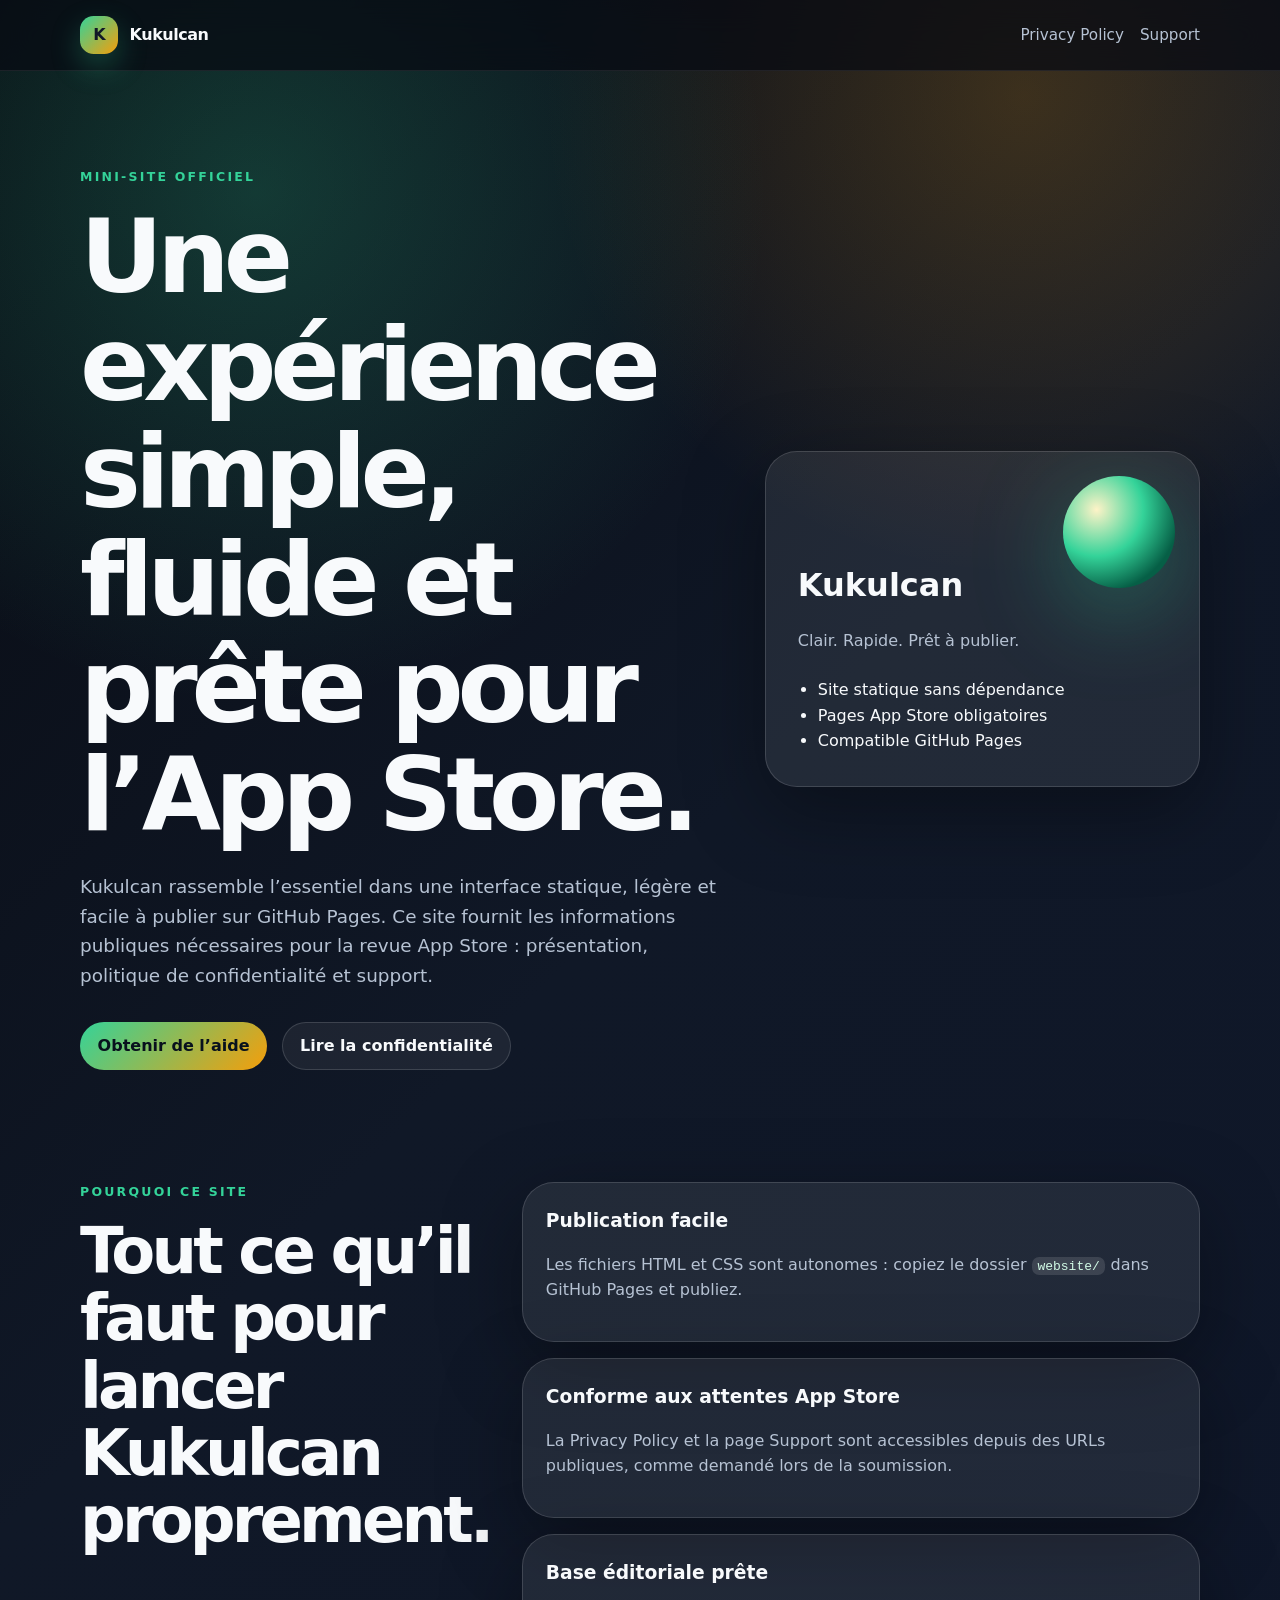
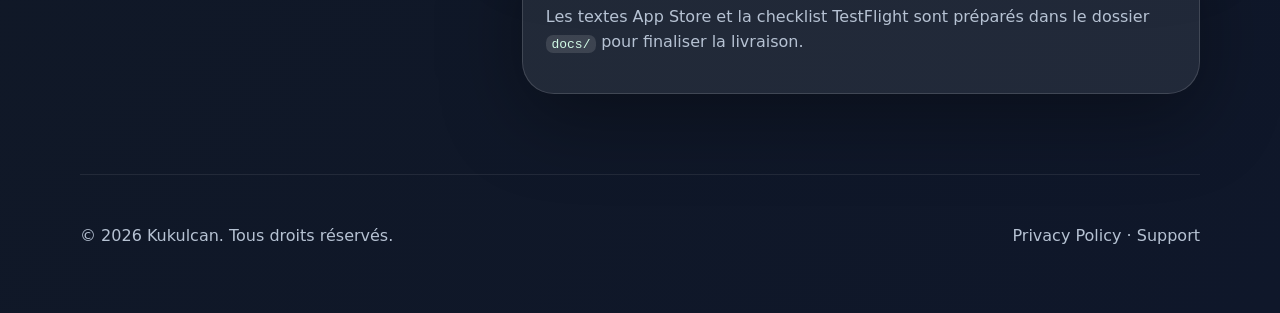
==== website/index.html @ 0649ef3f "Add static Kukulcan website" ====
<!doctype html>
<html lang="fr">
  <head>
    <meta charset="utf-8" />
    <meta name="viewport" content="width=device-width, initial-scale=1" />
    <meta
      name="description"
      content="Kukulcan est une application pensée pour accompagner vos sessions avec une expérience claire, rapide et inspirée."
    />
    <title>Kukulcan — Mini-site officiel</title>
    <link rel="stylesheet" href="styles.css" />
  </head>
  <body>
    <header class="site-header">
      <nav class="nav" aria-label="Navigation principale">
        <a class="brand" href="index.html" aria-label="Accueil Kukulcan">
          <span class="brand-mark" aria-hidden="true">K</span>
          <span>Kukulcan</span>
        </a>
        <div class="nav-links">
          <a href="privacy.html">Privacy Policy</a>
          <a href="support.html">Support</a>
        </div>
      </nav>
    </header>

    <main>
      <section class="hero">
        <div class="hero-content">
          <p class="eyebrow">Mini-site officiel</p>
          <h1>Une expérience simple, fluide et prête pour l’App Store.</h1>
          <p class="hero-copy">
            Kukulcan rassemble l’essentiel dans une interface statique, légère et
            facile à publier sur GitHub Pages. Ce site fournit les informations
            publiques nécessaires pour la revue App Store : présentation,
            politique de confidentialité et support.
          </p>
          <div class="actions">
            <a class="button primary" href="support.html">Obtenir de l’aide</a>
            <a class="button secondary" href="privacy.html">Lire la confidentialité</a>
          </div>
        </div>
        <div class="hero-card" aria-label="Aperçu des points forts de Kukulcan">
          <div class="orb" aria-hidden="true"></div>
          <h2>Kukulcan</h2>
          <p>Clair. Rapide. Prêt à publier.</p>
          <ul>
            <li>Site statique sans dépendance</li>
            <li>Pages App Store obligatoires</li>
            <li>Compatible GitHub Pages</li>
          </ul>
        </div>
      </section>

      <section class="section grid-section" aria-labelledby="features-title">
        <div>
          <p class="eyebrow">Pourquoi ce site</p>
          <h2 id="features-title">Tout ce qu’il faut pour lancer Kukulcan proprement.</h2>
        </div>
        <div class="feature-grid">
          <article class="feature-card">
            <h3>Publication facile</h3>
            <p>
              Les fichiers HTML et CSS sont autonomes : copiez le dossier
              <code>website/</code> dans GitHub Pages et publiez.
            </p>
          </article>
          <article class="feature-card">
            <h3>Conforme aux attentes App Store</h3>
            <p>
              La Privacy Policy et la page Support sont accessibles depuis des
              URLs publiques, comme demandé lors de la soumission.
            </p>
          </article>
          <article class="feature-card">
            <h3>Base éditoriale prête</h3>
            <p>
              Les textes App Store et la checklist TestFlight sont préparés dans
              le dossier <code>docs/</code> pour finaliser la livraison.
            </p>
          </article>
        </div>
      </section>
    </main>

    <footer class="site-footer">
      <p>© 2026 Kukulcan. Tous droits réservés.</p>
      <p><a href="privacy.html">Privacy Policy</a> · <a href="support.html">Support</a></p>
    </footer>
  </body>
</html>
---- website/styles.css ----
:root {
  color-scheme: dark;
  --bg: #080b12;
  --bg-soft: #111827;
  --card: rgba(255, 255, 255, 0.08);
  --card-border: rgba(255, 255, 255, 0.14);
  --text: #f8fafc;
  --muted: #b6c2d3;
  --accent: #34d399;
  --accent-strong: #f59e0b;
  --shadow: 0 24px 80px rgba(0, 0, 0, 0.35);
}

* {
  box-sizing: border-box;
}

body {
  margin: 0;
  min-height: 100vh;
  font-family:
    Inter, ui-sans-serif, system-ui, -apple-system, BlinkMacSystemFont, "Segoe UI",
    sans-serif;
  line-height: 1.6;
  color: var(--text);
  background:
    radial-gradient(circle at 20% 10%, rgba(52, 211, 153, 0.22), transparent 32rem),
    radial-gradient(circle at 80% 5%, rgba(245, 158, 11, 0.2), transparent 30rem),
    linear-gradient(135deg, #080b12 0%, #101827 48%, #0f172a 100%);
}

a {
  color: inherit;
}

code {
  padding: 0.1rem 0.35rem;
  border-radius: 0.45rem;
  background: rgba(255, 255, 255, 0.12);
  color: #d1fae5;
}

.site-header {
  position: sticky;
  top: 0;
  z-index: 10;
  backdrop-filter: blur(16px);
  background: rgba(8, 11, 18, 0.72);
  border-bottom: 1px solid rgba(255, 255, 255, 0.08);
}

.nav,
.hero,
.section,
.page,
.site-footer {
  width: min(1120px, calc(100% - 2rem));
  margin: 0 auto;
}

.nav {
  display: flex;
  align-items: center;
  justify-content: space-between;
  gap: 1.5rem;
  padding: 1rem 0;
}

.brand,
.nav-links {
  display: flex;
  align-items: center;
}

.brand {
  gap: 0.7rem;
  text-decoration: none;
  font-weight: 800;
  letter-spacing: -0.03em;
}

.brand-mark {
  display: inline-grid;
  width: 2.4rem;
  height: 2.4rem;
  place-items: center;
  border-radius: 0.85rem;
  color: #111827;
  background: linear-gradient(135deg, var(--accent), var(--accent-strong));
  box-shadow: 0 12px 30px rgba(52, 211, 153, 0.28);
}

.nav-links {
  gap: 1rem;
  color: var(--muted);
  font-size: 0.95rem;
}

.nav-links a,
.site-footer a {
  text-decoration: none;
}

.nav-links a:hover,
.nav-links a[aria-current="page"],
.site-footer a:hover {
  color: var(--text);
}

.hero {
  display: grid;
  grid-template-columns: minmax(0, 1.2fr) minmax(280px, 0.8fr);
  gap: 2rem;
  align-items: center;
  padding: 6rem 0 4rem;
}

.hero h1,
.section h2,
.page h1 {
  margin: 0;
  line-height: 1.05;
  letter-spacing: -0.06em;
}

.hero h1 {
  max-width: 760px;
  font-size: clamp(3rem, 8vw, 6.8rem);
}

.hero-copy {
  max-width: 650px;
  margin: 1.5rem 0 0;
  color: var(--muted);
  font-size: 1.15rem;
}

.eyebrow {
  margin: 0 0 1rem;
  color: var(--accent);
  font-weight: 800;
  letter-spacing: 0.18em;
  text-transform: uppercase;
  font-size: 0.78rem;
}

.actions {
  display: flex;
  flex-wrap: wrap;
  gap: 0.9rem;
  margin-top: 2rem;
}

.button {
  display: inline-flex;
  align-items: center;
  justify-content: center;
  min-height: 3rem;
  padding: 0 1.1rem;
  border-radius: 999px;
  font-weight: 800;
  text-decoration: none;
}

.button.primary {
  color: #08111d;
  background: linear-gradient(135deg, var(--accent), var(--accent-strong));
}

.button.secondary {
  border: 1px solid var(--card-border);
  background: rgba(255, 255, 255, 0.06);
}

.hero-card,
.feature-card,
.content-card {
  border: 1px solid var(--card-border);
  border-radius: 2rem;
  background: var(--card);
  box-shadow: var(--shadow);
}

.hero-card {
  position: relative;
  overflow: hidden;
  padding: 2rem;
}

.hero-card h2 {
  margin: 4.8rem 0 0.35rem;
  font-size: 2rem;
}

.hero-card p,
.feature-card p,
.content-card p,
.content-card li {
  color: var(--muted);
}

.hero-card ul {
  padding-left: 1.25rem;
  margin: 1.5rem 0 0;
}

.orb {
  position: absolute;
  top: 1.5rem;
  right: 1.5rem;
  width: 7rem;
  height: 7rem;
  border-radius: 50%;
  background: radial-gradient(circle at 30% 30%, #fef3c7, #34d399 42%, #065f46 75%);
  filter: drop-shadow(0 22px 45px rgba(52, 211, 153, 0.35));
}

.section {
  padding: 3rem 0 5rem;
}

.grid-section {
  display: grid;
  grid-template-columns: 0.75fr 1.25fr;
  gap: 2rem;
}

.section h2,
.page h1 {
  font-size: clamp(2rem, 5vw, 4rem);
}

.feature-grid {
  display: grid;
  gap: 1rem;
}

.feature-card {
  padding: 1.4rem;
}

.feature-card h3,
.content-card h2 {
  margin: 0 0 0.5rem;
}

.page {
  padding: 4rem 0;
}

.content-card {
  max-width: 860px;
  padding: clamp(1.4rem, 4vw, 3rem);
}

.content-card h2 {
  margin-top: 2rem;
}

.support-list {
  display: grid;
  gap: 1rem;
  margin-top: 2rem;
}

.support-list article,
.contact-box {
  padding: 1rem;
  border-radius: 1.25rem;
  background: rgba(255, 255, 255, 0.06);
}

.contact-box {
  margin-top: 1.5rem;
  border: 1px solid rgba(52, 211, 153, 0.3);
}

.site-footer {
  display: flex;
  justify-content: space-between;
  gap: 1rem;
  padding: 2rem 0 3rem;
  color: var(--muted);
  border-top: 1px solid rgba(255, 255, 255, 0.08);
}

@media (max-width: 760px) {
  .nav,
  .site-footer {
    align-items: flex-start;
    flex-direction: column;
  }

  .hero,
  .grid-section {
    grid-template-columns: 1fr;
  }

  .hero {
    padding-top: 3.5rem;
  }

  .nav-links {
    flex-wrap: wrap;
  }
}
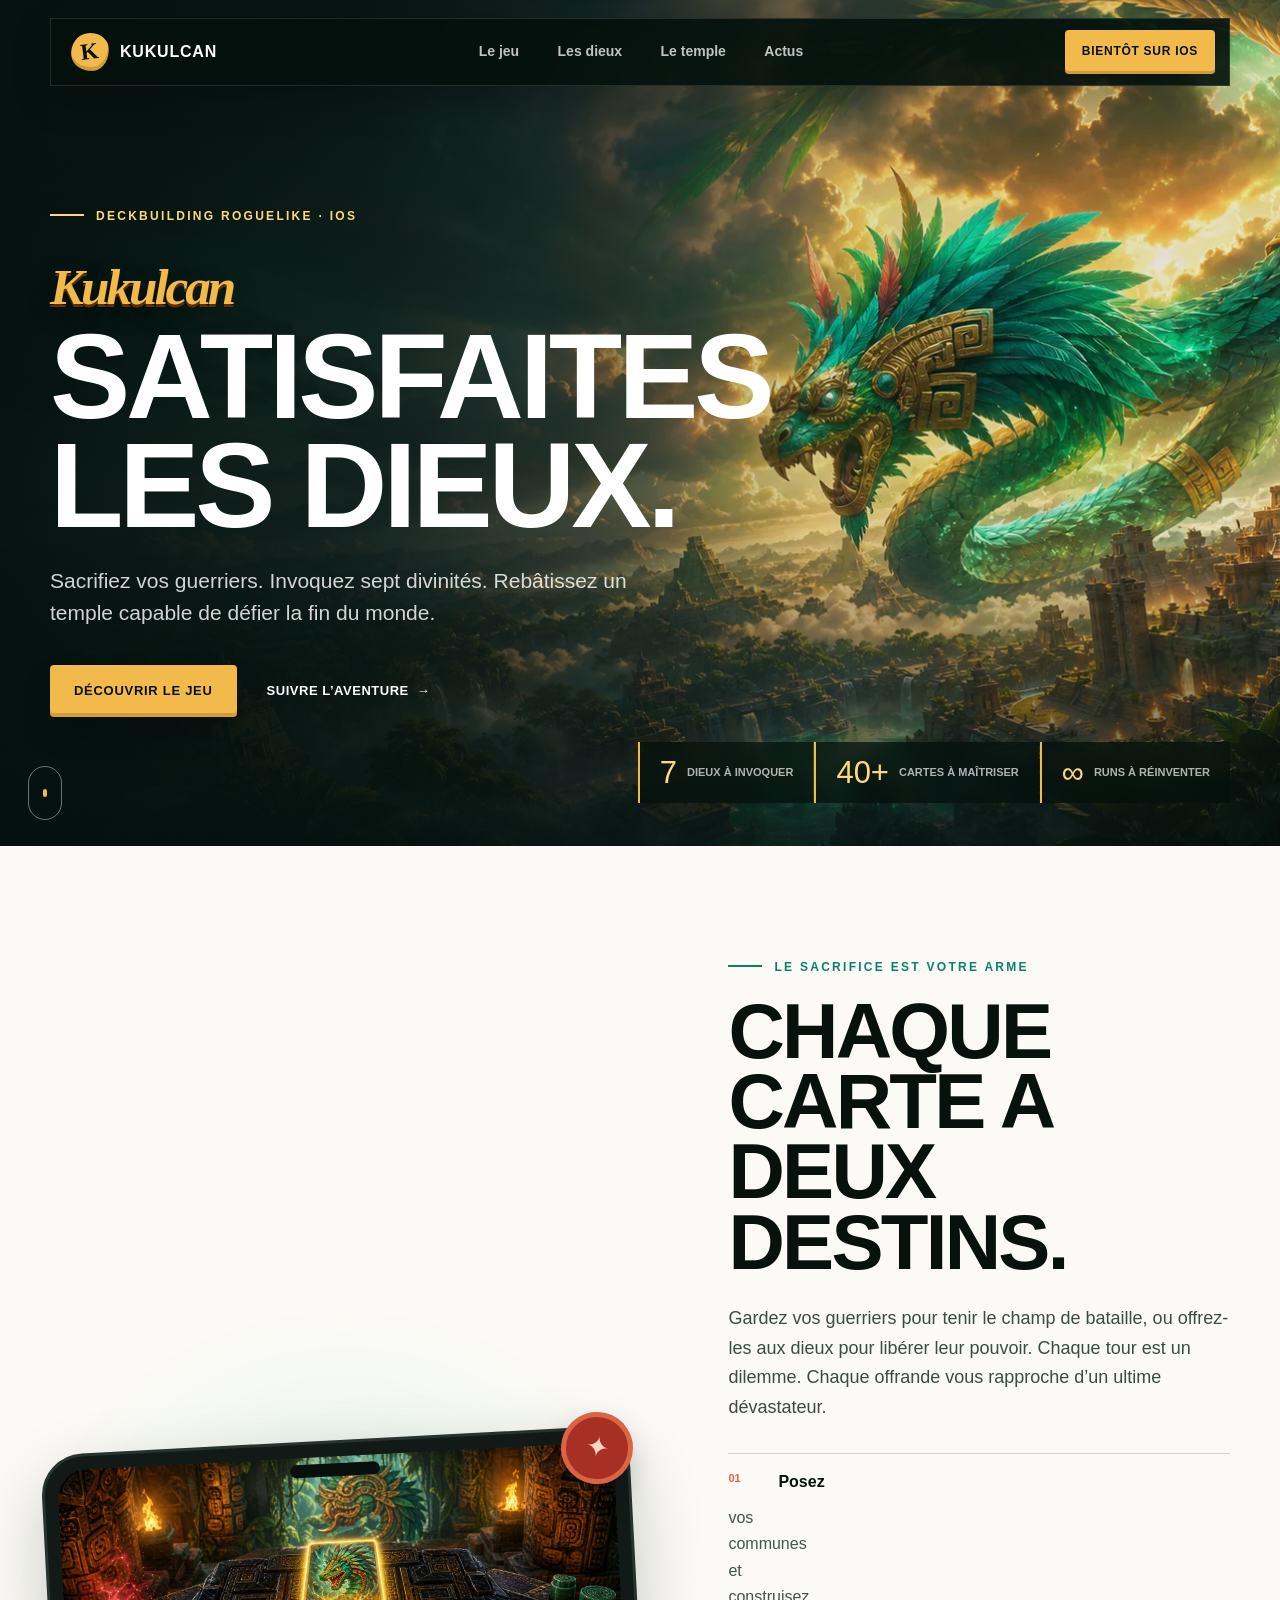
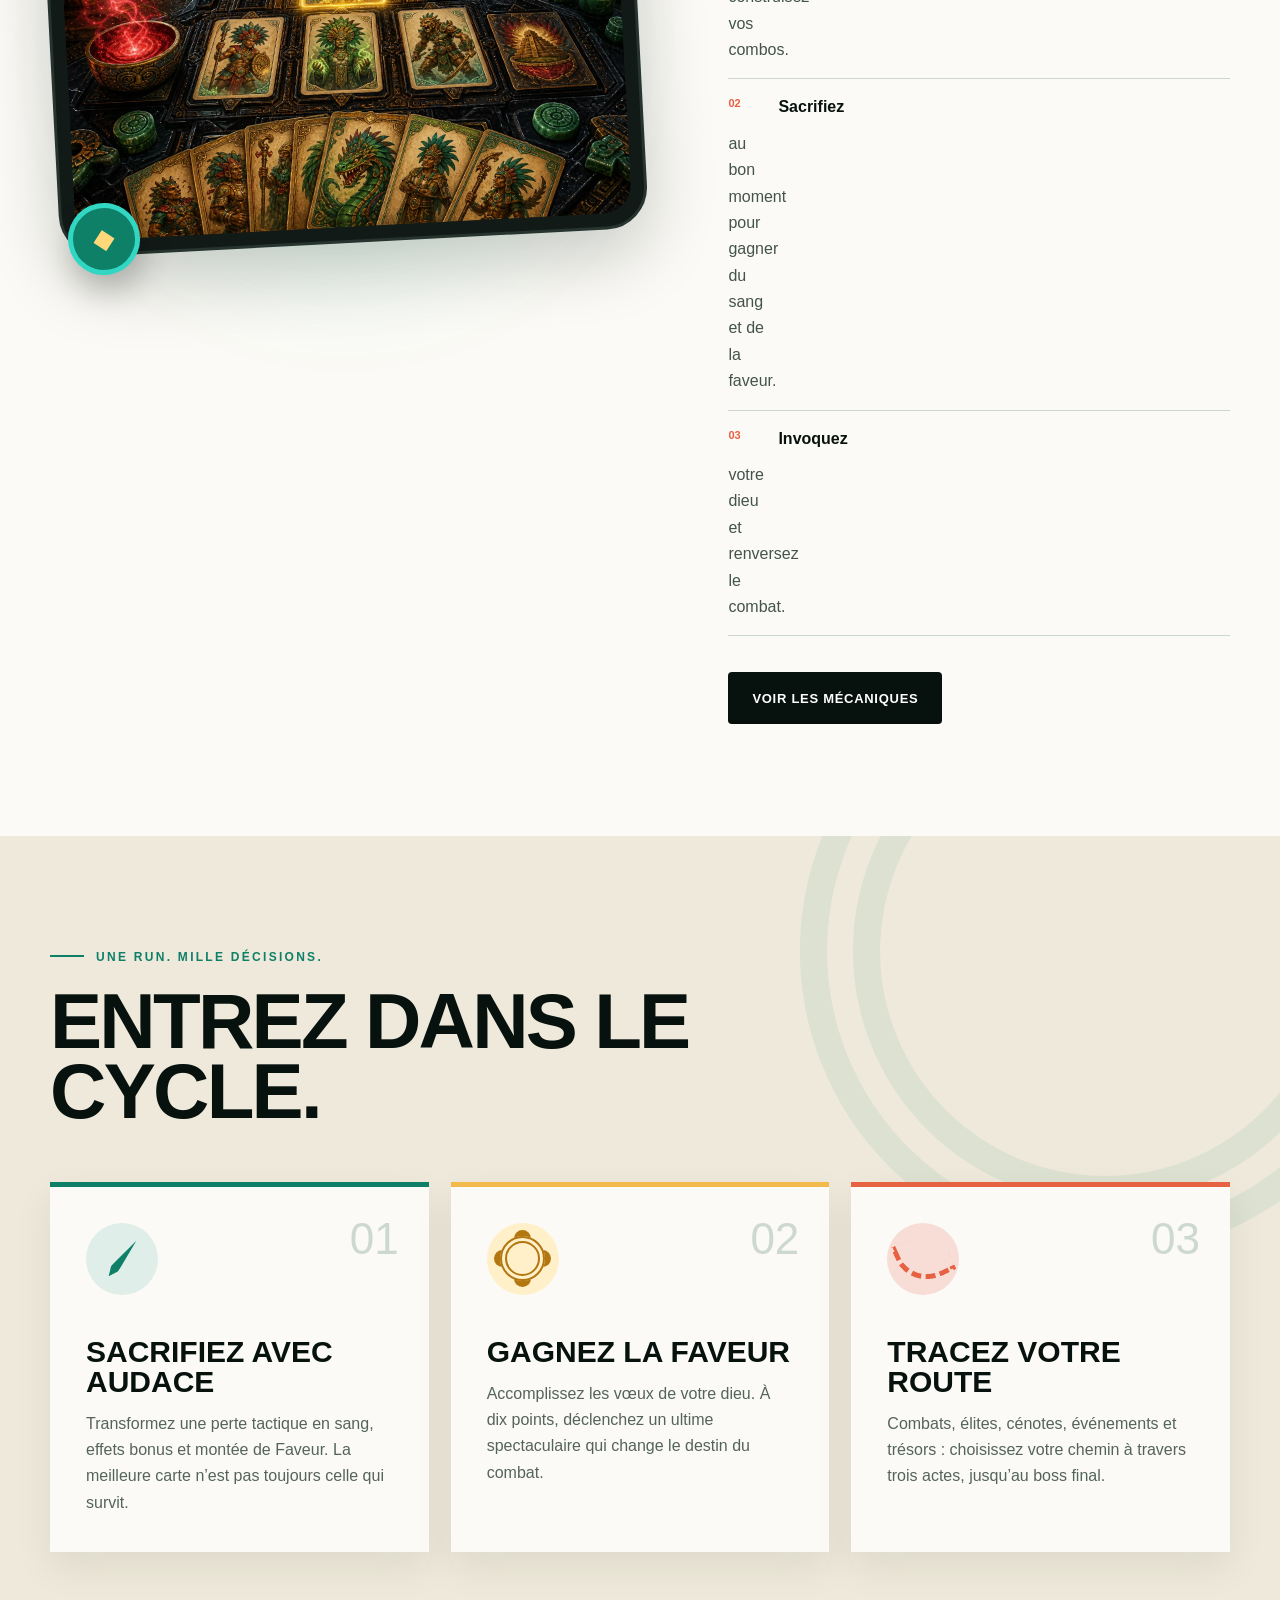
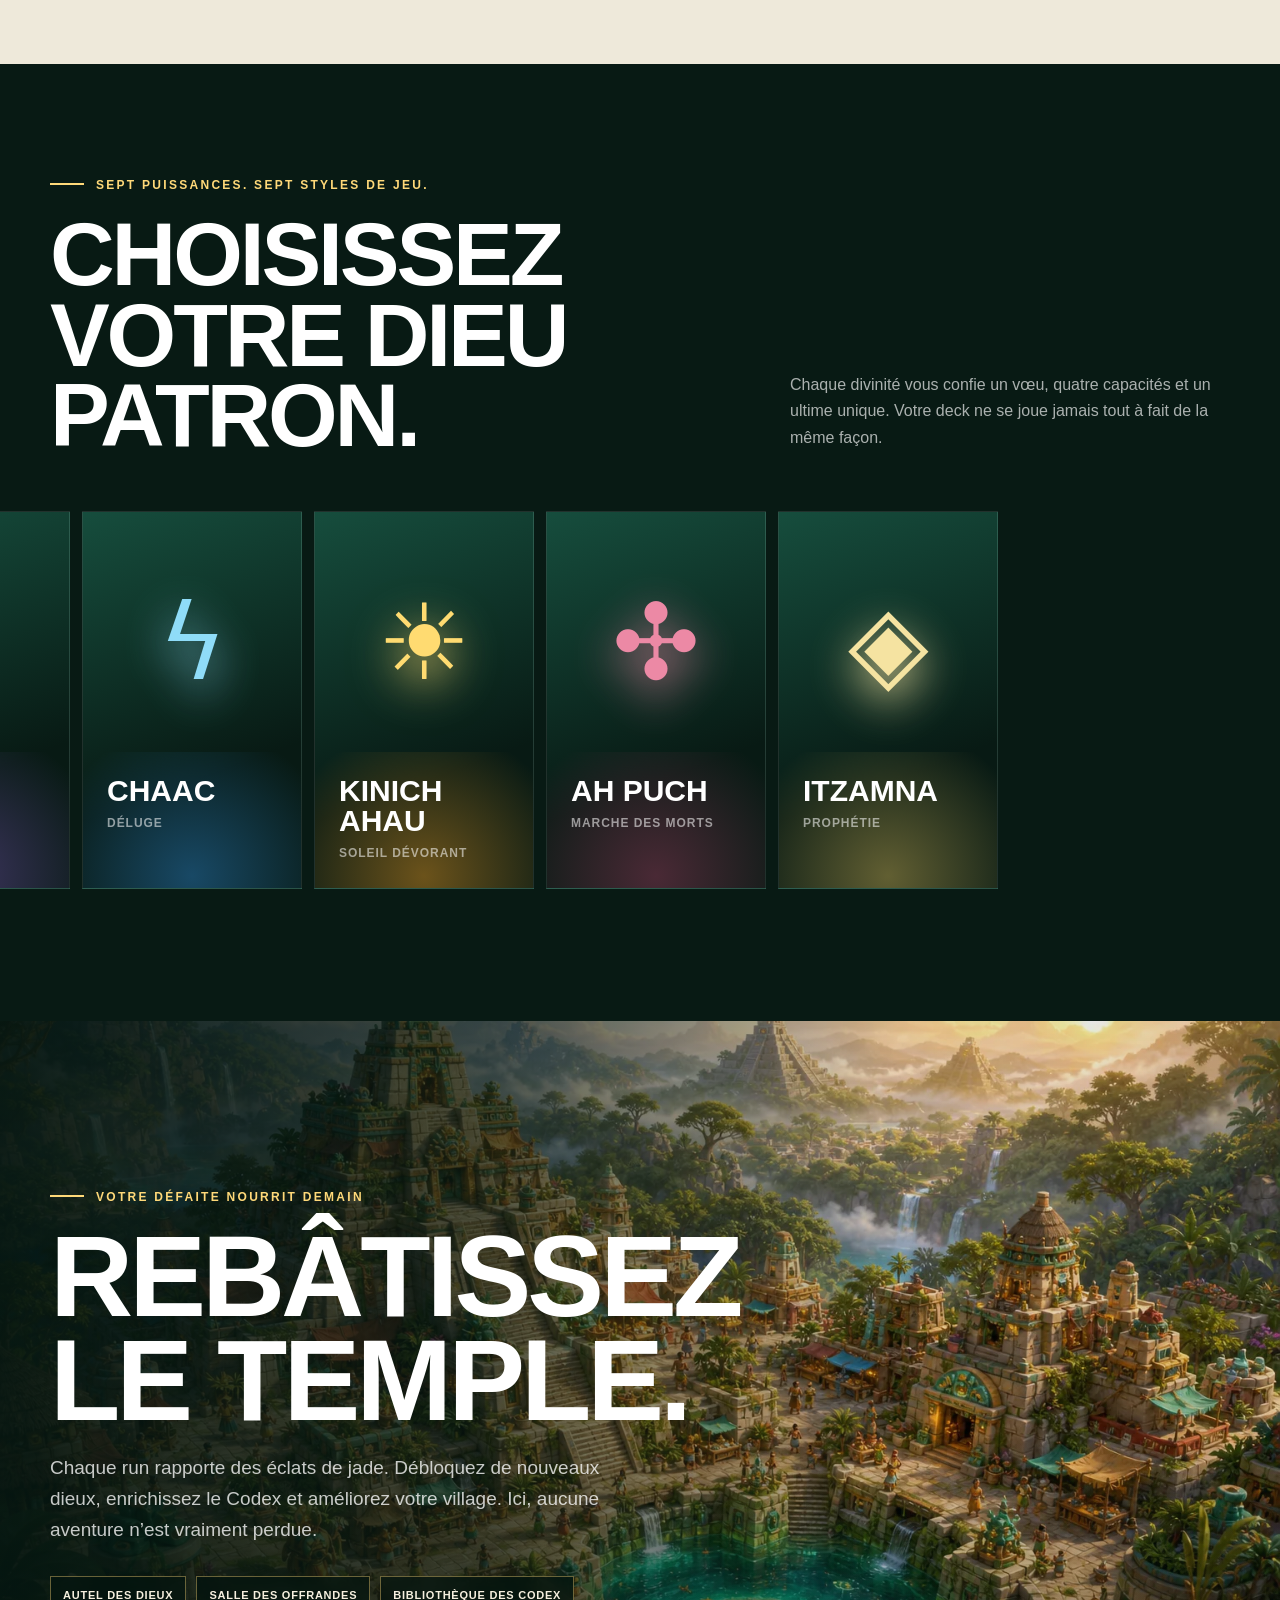
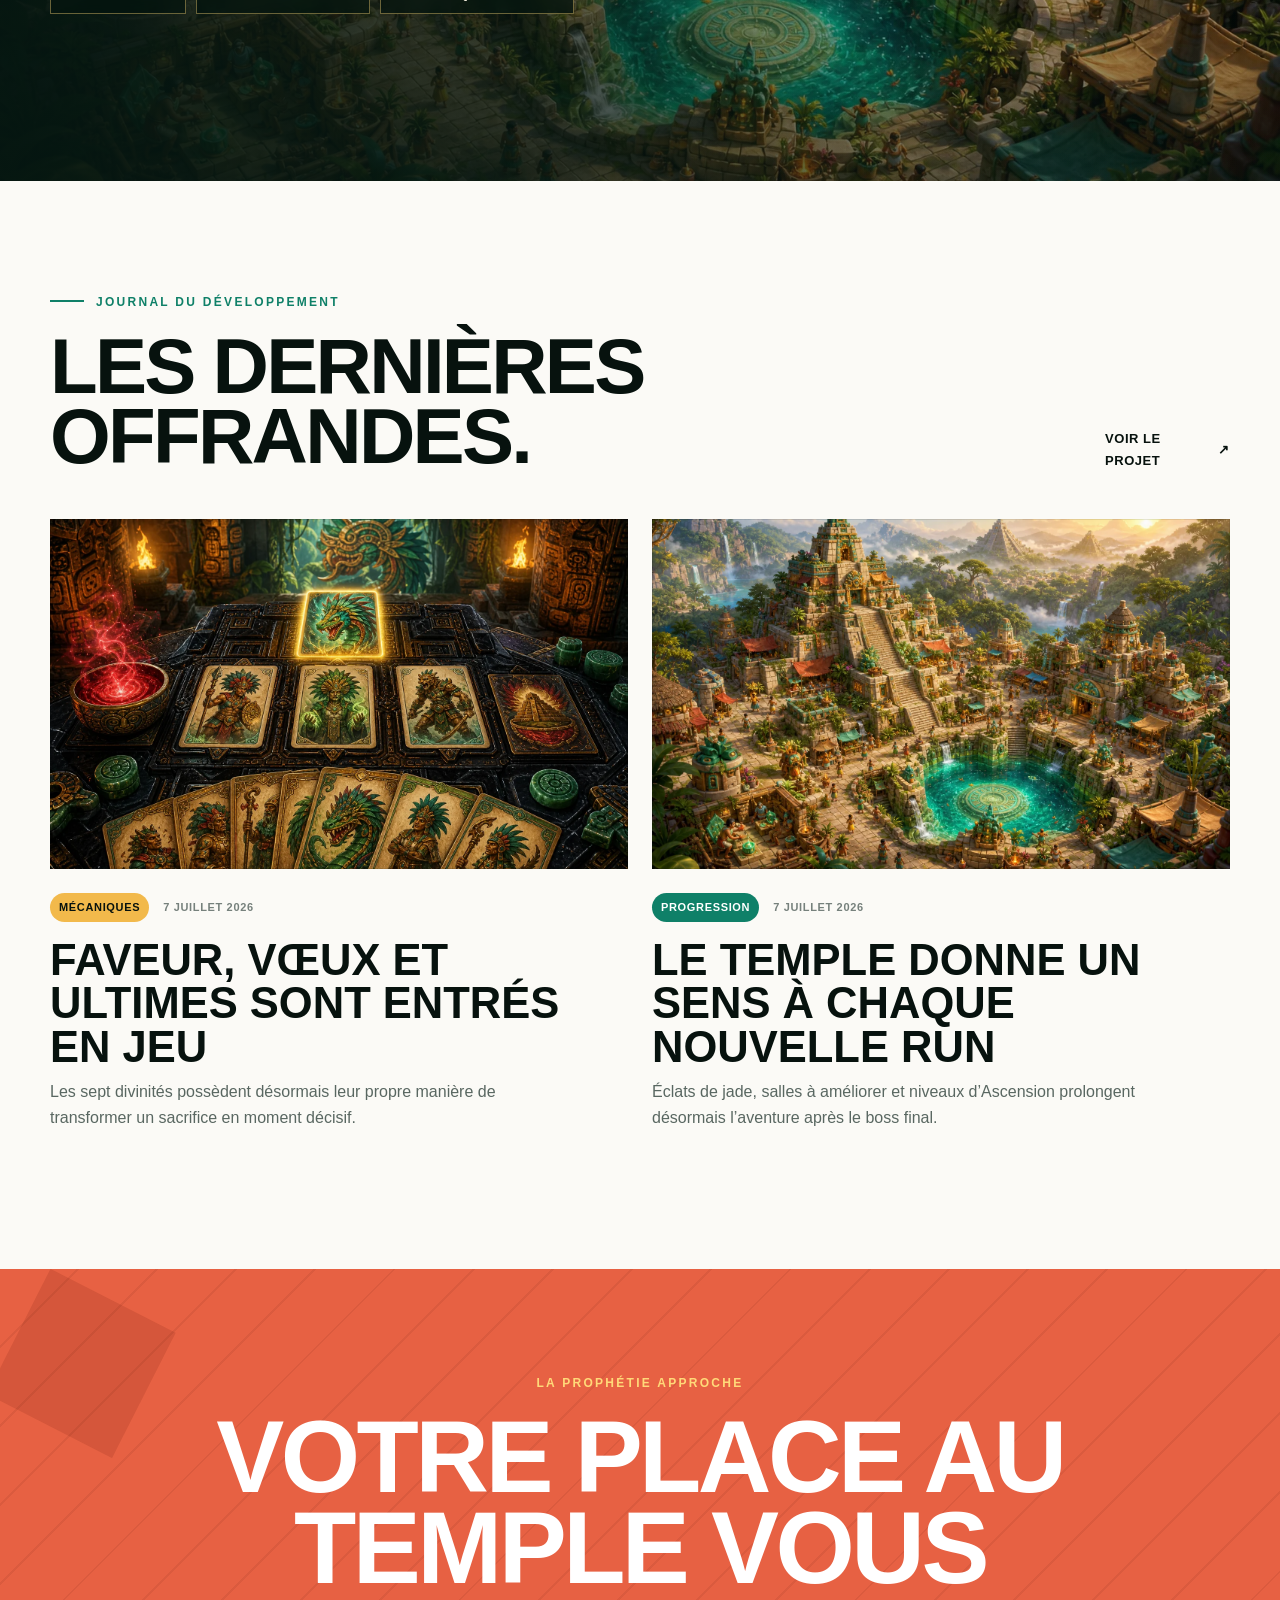
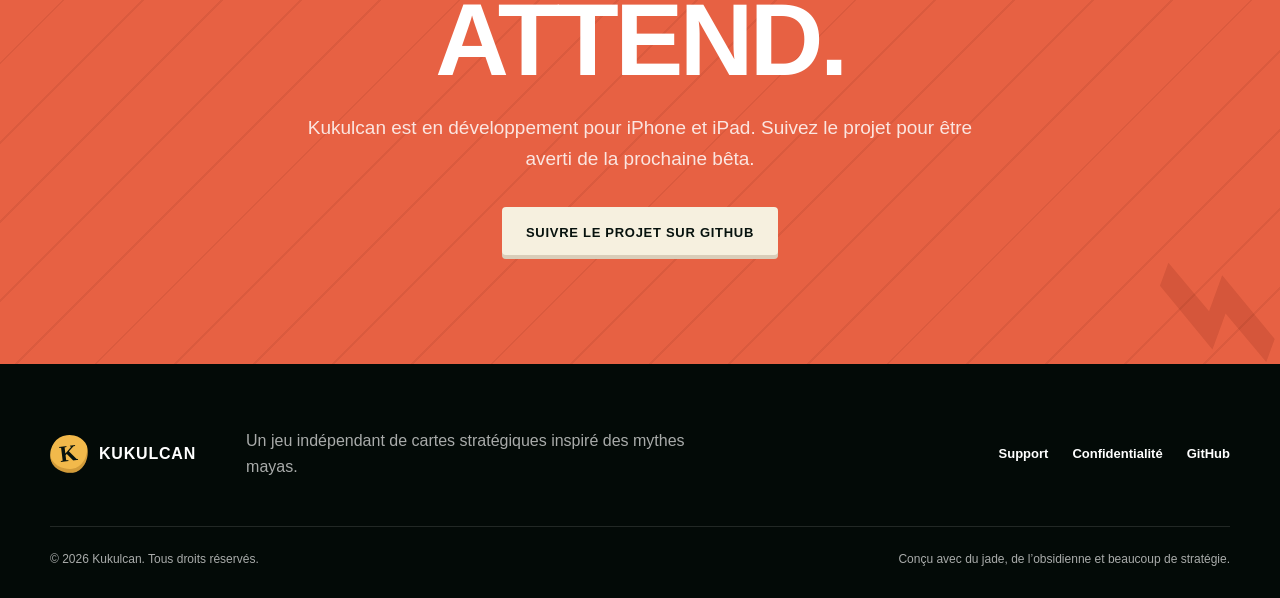
==== commit 300998cb: "Créer le site officiel de Kukulcan" ====
--- a/website/index.html
+++ b/website/index.html
@@ -1,91 +1,211 @@
 <!doctype html>
 <html lang="fr">
-  <head>
-    <meta charset="utf-8" />
-    <meta name="viewport" content="width=device-width, initial-scale=1" />
-    <meta
-      name="description"
-      content="Kukulcan est une application pensée pour accompagner vos sessions avec une expérience claire, rapide et inspirée."
-    />
-    <title>Kukulcan — Mini-site officiel</title>
-    <link rel="stylesheet" href="styles.css" />
-  </head>
-  <body>
-    <header class="site-header">
-      <nav class="nav" aria-label="Navigation principale">
-        <a class="brand" href="index.html" aria-label="Accueil Kukulcan">
-          <span class="brand-mark" aria-hidden="true">K</span>
-          <span>Kukulcan</span>
-        </a>
-        <div class="nav-links">
-          <a href="privacy.html">Privacy Policy</a>
-          <a href="support.html">Support</a>
-        </div>
+<head>
+  <meta charset="utf-8">
+  <meta name="viewport" content="width=device-width, initial-scale=1">
+  <meta name="theme-color" content="#081a14">
+  <meta name="description" content="Kukulcan est un deckbuilding roguelike sur iOS : sacrifiez vos cartes, gagnez la faveur des dieux mayas et rebâtissez votre temple.">
+  <meta property="og:title" content="Kukulcan — Satisfaites les dieux">
+  <meta property="og:description" content="Un jeu de cartes stratégique et roguelike inspiré des mythes mayas, bientôt sur iOS.">
+  <meta property="og:image" content="assets/hero-kukulcan.webp">
+  <meta property="og:type" content="website">
+  <title>Kukulcan — Jeu de cartes roguelike sur iOS</title>
+  <link rel="icon" href="favicon.svg" type="image/svg+xml">
+  <link rel="preload" href="assets/hero-kukulcan.webp" as="image" type="image/webp" fetchpriority="high">
+  <link rel="stylesheet" href="styles.css">
+  <script src="script.js" defer></script>
+</head>
+<body>
+  <a class="skip-link" href="#contenu">Aller au contenu</a>
+
+  <header class="site-header" data-header>
+    <a class="brand" href="#accueil" aria-label="Kukulcan — Accueil">
+      <span class="brand-mark" aria-hidden="true">K</span>
+      <span class="brand-name">Kukulcan</span>
+    </a>
+
+    <button class="menu-toggle" type="button" aria-expanded="false" aria-controls="main-nav" data-menu-toggle>
+      <span class="sr-only">Ouvrir le menu</span>
+      <span></span><span></span><span></span>
+    </button>
+
+    <nav class="main-nav" id="main-nav" aria-label="Navigation principale" data-nav>
+      <a href="#jeu">Le jeu</a>
+      <a href="#dieux">Les dieux</a>
+      <a href="#temple">Le temple</a>
+      <a href="#actus">Actus</a>
+    </nav>
+
+    <a class="nav-cta" href="#beta">Bientôt sur iOS</a>
+  </header>
+
+  <main id="contenu">
+    <section class="hero" id="accueil" aria-labelledby="hero-title">
+      <div class="hero-backdrop" role="img" aria-label="Kukulcan, serpent à plumes, survole une cité maya au coucher du soleil"></div>
+      <div class="hero-shade"></div>
+      <div class="hero-copy wrap">
+        <p class="eyebrow light">Deckbuilding roguelike · iOS</p>
+        <p class="hero-wordmark" aria-hidden="true">Kukulcan</p>
+        <h1 id="hero-title">Satisfaites<br>les dieux.</h1>
+        <p class="hero-lede">Sacrifiez vos guerriers. Invoquez sept divinités. Rebâtissez un temple capable de défier la fin du monde.</p>
+        <div class="hero-actions">
+          <a class="button button-gold" href="#jeu">Découvrir le jeu</a>
+          <a class="text-link light-link" href="#beta">Suivre l’aventure <span aria-hidden="true">→</span></a>
+        </div>
+      </div>
+      <dl class="hero-stats wrap" aria-label="Le jeu en chiffres">
+        <div><dt>7</dt><dd>Dieux à invoquer</dd></div>
+        <div><dt>40+</dt><dd>Cartes à maîtriser</dd></div>
+        <div><dt>∞</dt><dd>Runs à réinventer</dd></div>
+      </dl>
+      <a class="scroll-cue" href="#jeu" aria-label="Faire défiler vers le jeu"><span></span></a>
+    </section>
+
+    <section class="intro section" id="jeu" aria-labelledby="intro-title">
+      <div class="split wrap">
+        <div class="device-stage reveal">
+          <div class="device-glow"></div>
+          <figure class="device-frame">
+            <img src="assets/combat-cartes.webp" alt="Un combat de cartes Kukulcan sur un autel d’obsidienne" width="1536" height="1024" loading="lazy">
+          </figure>
+          <div class="floating-token token-blood" aria-hidden="true">✦</div>
+          <div class="floating-token token-jade" aria-hidden="true">◆</div>
+        </div>
+
+        <div class="section-copy reveal">
+          <p class="eyebrow">Le sacrifice est votre arme</p>
+          <h2 id="intro-title">Chaque carte a deux destins.</h2>
+          <p class="lede">Gardez vos guerriers pour tenir le champ de bataille, ou offrez-les aux dieux pour libérer leur pouvoir. Chaque tour est un dilemme. Chaque offrande vous rapproche d’un ultime dévastateur.</p>
+          <ul class="feature-list">
+            <li><span aria-hidden="true">01</span><strong>Posez</strong> vos communes et construisez vos combos.</li>
+            <li><span aria-hidden="true">02</span><strong>Sacrifiez</strong> au bon moment pour gagner du sang et de la faveur.</li>
+            <li><span aria-hidden="true">03</span><strong>Invoquez</strong> votre dieu et renversez le combat.</li>
+          </ul>
+          <a class="button button-dark" href="#piliers">Voir les mécaniques</a>
+        </div>
+      </div>
+    </section>
+
+    <section class="pillars section" id="piliers" aria-labelledby="pillars-title">
+      <div class="wrap">
+        <div class="section-heading reveal">
+          <p class="eyebrow">Une run. Mille décisions.</p>
+          <h2 id="pillars-title">Entrez dans le cycle.</h2>
+        </div>
+        <div class="pillar-grid">
+          <article class="pillar-card reveal">
+            <span class="pillar-icon icon-blade" aria-hidden="true"></span>
+            <p class="card-number">01</p>
+            <h3>Sacrifiez avec audace</h3>
+            <p>Transformez une perte tactique en sang, effets bonus et montée de Faveur. La meilleure carte n’est pas toujours celle qui survit.</p>
+          </article>
+          <article class="pillar-card reveal">
+            <span class="pillar-icon icon-sun" aria-hidden="true"></span>
+            <p class="card-number">02</p>
+            <h3>Gagnez la Faveur</h3>
+            <p>Accomplissez les vœux de votre dieu. À dix points, déclenchez un ultime spectaculaire qui change le destin du combat.</p>
+          </article>
+          <article class="pillar-card reveal">
+            <span class="pillar-icon icon-path" aria-hidden="true"></span>
+            <p class="card-number">03</p>
+            <h3>Tracez votre route</h3>
+            <p>Combats, élites, cénotes, événements et trésors : choisissez votre chemin à travers trois actes, jusqu’au boss final.</p>
+          </article>
+        </div>
+      </div>
+    </section>
+
+    <section class="gods section" id="dieux" aria-labelledby="gods-title">
+      <div class="wrap gods-heading reveal">
+        <div>
+          <p class="eyebrow light">Sept puissances. Sept styles de jeu.</p>
+          <h2 id="gods-title">Choisissez votre dieu patron.</h2>
+        </div>
+        <p>Chaque divinité vous confie un vœu, quatre capacités et un ultime unique. Votre deck ne se joue jamais tout à fait de la même façon.</p>
+      </div>
+
+      <div class="god-rail" aria-label="Les sept dieux de Kukulcan">
+        <article class="god-card god-kukulcan reveal"><span>⌁</span><h3>Kukulcan</h3><p>Vent divin</p></article>
+        <article class="god-card god-ixchel reveal"><span>☾</span><h3>Ix Chel</h3><p>Éclipse</p></article>
+        <article class="god-card god-chaac reveal"><span>ϟ</span><h3>Chaac</h3><p>Déluge</p></article>
+        <article class="god-card god-kinich reveal"><span>☀</span><h3>Kinich Ahau</h3><p>Soleil dévorant</p></article>
+        <article class="god-card god-ahpuch reveal"><span>✣</span><h3>Ah Puch</h3><p>Marche des morts</p></article>
+        <article class="god-card god-itzamna reveal"><span>◈</span><h3>Itzamna</h3><p>Prophétie</p></article>
+        <article class="god-card god-buluc reveal"><span>⚔</span><h3>Buluc Chabtan</h3><p>Guerre totale</p></article>
+      </div>
+    </section>
+
+    <section class="temple" id="temple" aria-labelledby="temple-title">
+      <img src="assets/village-temple.webp" alt="Un village maya prospère construit autour d’un temple et d’un cénote" width="1536" height="1024" loading="lazy">
+      <div class="temple-shade"></div>
+      <div class="temple-copy wrap reveal">
+        <p class="eyebrow light">Votre défaite nourrit demain</p>
+        <h2 id="temple-title">Rebâtissez<br>le Temple.</h2>
+        <p>Chaque run rapporte des éclats de jade. Débloquez de nouveaux dieux, enrichissez le Codex et améliorez votre village. Ici, aucune aventure n’est vraiment perdue.</p>
+        <div class="temple-badges" aria-label="Progression du temple">
+          <span>Autel des dieux</span>
+          <span>Salle des offrandes</span>
+          <span>Bibliothèque des codex</span>
+        </div>
+      </div>
+    </section>
+
+    <section class="news section" id="actus" aria-labelledby="news-title">
+      <div class="wrap">
+        <div class="news-heading reveal">
+          <div>
+            <p class="eyebrow">Journal du développement</p>
+            <h2 id="news-title">Les dernières offrandes.</h2>
+          </div>
+          <a class="text-link" href="https://github.com/Joreach3023/Kukulcan-site" target="_blank" rel="noreferrer">Voir le projet <span aria-hidden="true">↗</span></a>
+        </div>
+
+        <div class="news-grid">
+          <article class="news-card reveal">
+            <div class="news-image"><img src="assets/combat-cartes.webp" alt="Cartes de combat autour d’un autel rituel" width="1536" height="1024" loading="lazy"></div>
+            <div class="news-meta"><span>Mécaniques</span><time datetime="2026-07-07">7 juillet 2026</time></div>
+            <h3>Faveur, vœux et ultimes sont entrés en jeu</h3>
+            <p>Les sept divinités possèdent désormais leur propre manière de transformer un sacrifice en moment décisif.</p>
+          </article>
+          <article class="news-card reveal">
+            <div class="news-image"><img src="assets/village-temple.webp" alt="Village et temple de Kukulcan à l’aube" width="1536" height="1024" loading="lazy"></div>
+            <div class="news-meta"><span>Progression</span><time datetime="2026-07-07">7 juillet 2026</time></div>
+            <h3>Le Temple donne un sens à chaque nouvelle run</h3>
+            <p>Éclats de jade, salles à améliorer et niveaux d’Ascension prolongent désormais l’aventure après le boss final.</p>
+          </article>
+        </div>
+      </div>
+    </section>
+
+    <section class="beta" id="beta" aria-labelledby="beta-title">
+      <div class="beta-glyph glyph-left" aria-hidden="true">◆</div>
+      <div class="beta-glyph glyph-right" aria-hidden="true">⌁</div>
+      <div class="wrap beta-copy reveal">
+        <p class="eyebrow light">La prophétie approche</p>
+        <h2 id="beta-title">Votre place au Temple vous attend.</h2>
+        <p>Kukulcan est en développement pour iPhone et iPad. Suivez le projet pour être averti de la prochaine bêta.</p>
+        <a class="button button-cream" href="https://github.com/Joreach3023/Kukulcan-site" target="_blank" rel="noreferrer">Suivre le projet sur GitHub</a>
+      </div>
+    </section>
+  </main>
+
+  <footer class="site-footer">
+    <div class="wrap footer-top">
+      <a class="brand footer-brand" href="#accueil" aria-label="Kukulcan — Retour en haut">
+        <span class="brand-mark" aria-hidden="true">K</span>
+        <span class="brand-name">Kukulcan</span>
+      </a>
+      <p>Un jeu indépendant de cartes stratégiques inspiré des mythes mayas.</p>
+      <nav aria-label="Liens secondaires">
+        <a href="support.html">Support</a>
+        <a href="privacy.html">Confidentialité</a>
+        <a href="https://github.com/Joreach3023/Kukulcan-site" target="_blank" rel="noreferrer">GitHub</a>
       </nav>
-    </header>
-
-    <main>
-      <section class="hero">
-        <div class="hero-content">
-          <p class="eyebrow">Mini-site officiel</p>
-          <h1>Une expérience simple, fluide et prête pour l’App Store.</h1>
-          <p class="hero-copy">
-            Kukulcan rassemble l’essentiel dans une interface statique, légère et
-            facile à publier sur GitHub Pages. Ce site fournit les informations
-            publiques nécessaires pour la revue App Store : présentation,
-            politique de confidentialité et support.
-          </p>
-          <div class="actions">
-            <a class="button primary" href="support.html">Obtenir de l’aide</a>
-            <a class="button secondary" href="privacy.html">Lire la confidentialité</a>
-          </div>
-        </div>
-        <div class="hero-card" aria-label="Aperçu des points forts de Kukulcan">
-          <div class="orb" aria-hidden="true"></div>
-          <h2>Kukulcan</h2>
-          <p>Clair. Rapide. Prêt à publier.</p>
-          <ul>
-            <li>Site statique sans dépendance</li>
-            <li>Pages App Store obligatoires</li>
-            <li>Compatible GitHub Pages</li>
-          </ul>
-        </div>
-      </section>
-
-      <section class="section grid-section" aria-labelledby="features-title">
-        <div>
-          <p class="eyebrow">Pourquoi ce site</p>
-          <h2 id="features-title">Tout ce qu’il faut pour lancer Kukulcan proprement.</h2>
-        </div>
-        <div class="feature-grid">
-          <article class="feature-card">
-            <h3>Publication facile</h3>
-            <p>
-              Les fichiers HTML et CSS sont autonomes : copiez le dossier
-              <code>website/</code> dans GitHub Pages et publiez.
-            </p>
-          </article>
-          <article class="feature-card">
-            <h3>Conforme aux attentes App Store</h3>
-            <p>
-              La Privacy Policy et la page Support sont accessibles depuis des
-              URLs publiques, comme demandé lors de la soumission.
-            </p>
-          </article>
-          <article class="feature-card">
-            <h3>Base éditoriale prête</h3>
-            <p>
-              Les textes App Store et la checklist TestFlight sont préparés dans
-              le dossier <code>docs/</code> pour finaliser la livraison.
-            </p>
-          </article>
-        </div>
-      </section>
-    </main>
-
-    <footer class="site-footer">
+    </div>
+    <div class="wrap footer-bottom">
       <p>© 2026 Kukulcan. Tous droits réservés.</p>
-      <p><a href="privacy.html">Privacy Policy</a> · <a href="support.html">Support</a></p>
-    </footer>
-  </body>
+      <p>Conçu avec du jade, de l’obsidienne et beaucoup de stratégie.</p>
+    </div>
+  </footer>
+</body>
 </html>
--- a/website/styles.css
+++ b/website/styles.css
@@ -1,306 +1,327 @@
 :root {
-  color-scheme: dark;
-  --bg: #080b12;
-  --bg-soft: #111827;
-  --card: rgba(255, 255, 255, 0.08);
-  --card-border: rgba(255, 255, 255, 0.14);
-  --text: #f8fafc;
-  --muted: #b6c2d3;
-  --accent: #34d399;
-  --accent-strong: #f59e0b;
-  --shadow: 0 24px 80px rgba(0, 0, 0, 0.35);
-}
-
-* {
-  box-sizing: border-box;
-}
-
+  --ink: #07120e;
+  --deep: #081a14;
+  --forest: #0d3327;
+  --jade: #1abf91;
+  --jade-dark: #0f8068;
+  --turquoise: #32d7c4;
+  --gold: #f2b94b;
+  --gold-light: #ffd979;
+  --coral: #e76143;
+  --cream: #f6f0df;
+  --paper: #fbfaf6;
+  --mist: #dfe9e3;
+  --white: #fff;
+  --shadow: 0 26px 70px rgb(3 18 12 / 20%);
+  --wrap: min(1180px, calc(100% - 48px));
+  --display: Impact, Haettenschweiler, "Arial Narrow Bold", "Franklin Gothic Condensed", sans-serif;
+  --body: Inter, ui-sans-serif, -apple-system, BlinkMacSystemFont, "Segoe UI", sans-serif;
+}
+
+* { box-sizing: border-box; }
+html { scroll-behavior: smooth; overflow-x: hidden; }
 body {
   margin: 0;
-  min-height: 100vh;
-  font-family:
-    Inter, ui-sans-serif, system-ui, -apple-system, BlinkMacSystemFont, "Segoe UI",
-    sans-serif;
-  line-height: 1.6;
-  color: var(--text);
-  background:
-    radial-gradient(circle at 20% 10%, rgba(52, 211, 153, 0.22), transparent 32rem),
-    radial-gradient(circle at 80% 5%, rgba(245, 158, 11, 0.2), transparent 30rem),
-    linear-gradient(135deg, #080b12 0%, #101827 48%, #0f172a 100%);
-}
-
-a {
-  color: inherit;
-}
-
-code {
-  padding: 0.1rem 0.35rem;
-  border-radius: 0.45rem;
-  background: rgba(255, 255, 255, 0.12);
-  color: #d1fae5;
-}
+  background: var(--paper);
+  color: var(--ink);
+  font-family: var(--body);
+  font-size: 16px;
+  line-height: 1.65;
+  overflow-x: hidden;
+}
+body.menu-open { overflow: hidden; }
+img { display: block; max-width: 100%; height: auto; }
+a { color: inherit; text-decoration: none; }
+button, input { font: inherit; }
+
+.wrap { width: var(--wrap); margin-inline: auto; }
+.section { padding: 112px 0; }
+.sr-only {
+  position: absolute; width: 1px; height: 1px; padding: 0; margin: -1px;
+  overflow: hidden; clip: rect(0, 0, 0, 0); white-space: nowrap; border: 0;
+}
+.skip-link {
+  position: fixed; z-index: 1000; top: 8px; left: 8px; padding: 10px 14px;
+  color: var(--white); background: var(--ink); transform: translateY(-150%);
+}
+.skip-link:focus { transform: translateY(0); }
+:focus-visible { outline: 3px solid var(--gold); outline-offset: 4px; }
 
 .site-header {
-  position: sticky;
-  top: 0;
-  z-index: 10;
-  backdrop-filter: blur(16px);
-  background: rgba(8, 11, 18, 0.72);
-  border-bottom: 1px solid rgba(255, 255, 255, 0.08);
-}
-
-.nav,
-.hero,
-.section,
-.page,
-.site-footer {
-  width: min(1120px, calc(100% - 2rem));
-  margin: 0 auto;
-}
-
-.nav {
-  display: flex;
-  align-items: center;
-  justify-content: space-between;
-  gap: 1.5rem;
-  padding: 1rem 0;
-}
-
-.brand,
-.nav-links {
-  display: flex;
-  align-items: center;
-}
-
-.brand {
-  gap: 0.7rem;
-  text-decoration: none;
-  font-weight: 800;
-  letter-spacing: -0.03em;
-}
-
+  position: fixed; z-index: 100; top: 18px; left: 50%; display: grid;
+  grid-template-columns: auto 1fr auto; align-items: center; width: min(1180px, calc(100% - 40px));
+  min-height: 68px; padding: 0 14px 0 20px; color: var(--white);
+  background: rgb(4 17 13 / 91%); border: 1px solid rgb(255 255 255 / 12%);
+  box-shadow: 0 12px 38px rgb(0 0 0 / 22%); transform: translateX(-50%);
+  transition: top .25s ease, background .25s ease, min-height .25s ease;
+}
+.site-header.is-scrolled { top: 8px; min-height: 60px; background: rgb(4 17 13 / 97%); backdrop-filter: blur(14px); }
+.brand { display: inline-flex; align-items: center; gap: 11px; font-weight: 900; letter-spacing: .05em; text-transform: uppercase; }
 .brand-mark {
-  display: inline-grid;
-  width: 2.4rem;
-  height: 2.4rem;
-  place-items: center;
-  border-radius: 0.85rem;
-  color: #111827;
-  background: linear-gradient(135deg, var(--accent), var(--accent-strong));
-  box-shadow: 0 12px 30px rgba(52, 211, 153, 0.28);
-}
-
-.nav-links {
-  gap: 1rem;
-  color: var(--muted);
-  font-size: 0.95rem;
-}
-
-.nav-links a,
-.site-footer a {
-  text-decoration: none;
-}
-
-.nav-links a:hover,
-.nav-links a[aria-current="page"],
-.site-footer a:hover {
-  color: var(--text);
-}
-
-.hero {
-  display: grid;
-  grid-template-columns: minmax(0, 1.2fr) minmax(280px, 0.8fr);
-  gap: 2rem;
-  align-items: center;
-  padding: 6rem 0 4rem;
-}
-
-.hero h1,
-.section h2,
-.page h1 {
-  margin: 0;
-  line-height: 1.05;
-  letter-spacing: -0.06em;
-}
-
-.hero h1 {
-  max-width: 760px;
-  font-size: clamp(3rem, 8vw, 6.8rem);
-}
-
-.hero-copy {
-  max-width: 650px;
-  margin: 1.5rem 0 0;
-  color: var(--muted);
-  font-size: 1.15rem;
-}
-
+  display: grid; place-items: center; width: 38px; aspect-ratio: 1; color: var(--ink);
+  background: var(--gold); border-radius: 50% 50% 46% 54% / 54% 42% 58% 46%;
+  box-shadow: inset 0 -4px 0 rgb(112 64 7 / 25%); font-family: Georgia, serif; font-size: 23px;
+  transform: rotate(-7deg);
+}
+.brand-mark::first-letter { transform: rotate(7deg); }
+.brand-name { font-size: 16px; }
+.main-nav { display: flex; align-items: center; justify-content: center; gap: clamp(22px, 3vw, 44px); }
+.main-nav a { position: relative; color: rgb(255 255 255 / 75%); font-size: 14px; font-weight: 800; }
+.main-nav a::after {
+  content: ""; position: absolute; right: 0; bottom: -9px; left: 0; height: 2px;
+  background: var(--gold); transform: scaleX(0); transform-origin: left; transition: transform .2s ease;
+}
+.main-nav a:hover, .main-nav a:focus-visible { color: var(--white); }
+.main-nav a:hover::after { transform: scaleX(1); }
+.nav-cta {
+  padding: 12px 17px; color: var(--ink); background: var(--gold); border-radius: 4px;
+  font-size: 12px; font-weight: 900; letter-spacing: .06em; text-transform: uppercase;
+  box-shadow: inset 0 -3px 0 rgb(112 64 7 / 24%); transition: transform .2s ease, background .2s ease;
+}
+.nav-cta:hover { background: var(--gold-light); transform: translateY(-2px); }
+.menu-toggle { display: none; width: 42px; height: 42px; padding: 9px; background: transparent; border: 0; }
+.menu-toggle span:not(.sr-only) { display: block; width: 100%; height: 2px; margin: 5px 0; background: var(--white); transition: .2s ease; }
+
+.hero { position: relative; min-height: 780px; height: 94svh; max-height: 980px; color: var(--white); background: var(--deep); overflow: hidden; }
+.hero-backdrop, .hero-shade { position: absolute; inset: 0; }
+.hero-backdrop { background: url("assets/hero-kukulcan.webp") 58% center / cover no-repeat; transform: scale(1.015); }
+.hero-shade {
+  background: linear-gradient(90deg, rgb(4 17 14 / 94%) 0%, rgb(4 17 14 / 73%) 29%, rgb(4 17 14 / 13%) 63%, rgb(4 17 14 / 8%) 100%),
+              linear-gradient(0deg, rgb(4 17 14 / 75%) 0%, transparent 36%);
+}
+.hero-copy { position: relative; z-index: 2; padding-top: clamp(180px, 23vh, 245px); }
 .eyebrow {
-  margin: 0 0 1rem;
-  color: var(--accent);
-  font-weight: 800;
-  letter-spacing: 0.18em;
-  text-transform: uppercase;
-  font-size: 0.78rem;
-}
-
-.actions {
-  display: flex;
-  flex-wrap: wrap;
-  gap: 0.9rem;
-  margin-top: 2rem;
-}
-
+  margin: 0 0 18px; color: var(--jade-dark); font-size: 12px; font-weight: 900;
+  letter-spacing: .19em; text-transform: uppercase;
+}
+.eyebrow::before { content: ""; display: inline-block; width: 34px; height: 2px; margin: 0 12px 4px 0; background: currentColor; }
+.eyebrow.light { color: var(--gold-light); }
+.hero-wordmark {
+  margin: 0 0 -7px; color: var(--gold); font-family: Georgia, "Times New Roman", serif;
+  font-size: clamp(28px, 4vw, 54px); font-style: italic; font-weight: 700; letter-spacing: -.06em;
+  text-shadow: 0 3px 0 #5c2e0b, 0 8px 24px rgb(0 0 0 / 35%);
+}
+.hero h1, .section h2, .temple h2, .beta h2, .page-hero h1 {
+  margin: 0; font-family: var(--display); font-weight: 900; letter-spacing: -.035em;
+  line-height: .9; text-transform: uppercase;
+}
+.hero h1 { max-width: 700px; font-size: clamp(67px, 9.4vw, 126px); text-wrap: balance; }
+.hero-lede { max-width: 580px; margin: 26px 0 0; color: rgb(255 255 255 / 82%); font-size: clamp(17px, 2vw, 21px); line-height: 1.55; }
+.hero-actions { display: flex; align-items: center; gap: 30px; margin-top: 35px; }
 .button {
-  display: inline-flex;
-  align-items: center;
-  justify-content: center;
-  min-height: 3rem;
-  padding: 0 1.1rem;
-  border-radius: 999px;
-  font-weight: 800;
-  text-decoration: none;
-}
-
-.button.primary {
-  color: #08111d;
-  background: linear-gradient(135deg, var(--accent), var(--accent-strong));
-}
-
-.button.secondary {
-  border: 1px solid var(--card-border);
-  background: rgba(255, 255, 255, 0.06);
-}
-
-.hero-card,
-.feature-card,
-.content-card {
-  border: 1px solid var(--card-border);
-  border-radius: 2rem;
-  background: var(--card);
-  box-shadow: var(--shadow);
-}
-
-.hero-card {
-  position: relative;
-  overflow: hidden;
-  padding: 2rem;
-}
-
-.hero-card h2 {
-  margin: 4.8rem 0 0.35rem;
-  font-size: 2rem;
-}
-
-.hero-card p,
-.feature-card p,
-.content-card p,
-.content-card li {
-  color: var(--muted);
-}
-
-.hero-card ul {
-  padding-left: 1.25rem;
-  margin: 1.5rem 0 0;
-}
-
-.orb {
-  position: absolute;
-  top: 1.5rem;
-  right: 1.5rem;
-  width: 7rem;
-  height: 7rem;
-  border-radius: 50%;
-  background: radial-gradient(circle at 30% 30%, #fef3c7, #34d399 42%, #065f46 75%);
-  filter: drop-shadow(0 22px 45px rgba(52, 211, 153, 0.35));
-}
-
-.section {
-  padding: 3rem 0 5rem;
-}
-
-.grid-section {
-  display: grid;
-  grid-template-columns: 0.75fr 1.25fr;
-  gap: 2rem;
-}
-
-.section h2,
-.page h1 {
-  font-size: clamp(2rem, 5vw, 4rem);
-}
-
-.feature-grid {
-  display: grid;
-  gap: 1rem;
-}
-
-.feature-card {
-  padding: 1.4rem;
-}
-
-.feature-card h3,
-.content-card h2 {
-  margin: 0 0 0.5rem;
-}
-
-.page {
-  padding: 4rem 0;
-}
-
-.content-card {
-  max-width: 860px;
-  padding: clamp(1.4rem, 4vw, 3rem);
-}
-
-.content-card h2 {
-  margin-top: 2rem;
-}
-
-.support-list {
-  display: grid;
-  gap: 1rem;
-  margin-top: 2rem;
-}
-
-.support-list article,
-.contact-box {
-  padding: 1rem;
-  border-radius: 1.25rem;
-  background: rgba(255, 255, 255, 0.06);
-}
-
-.contact-box {
-  margin-top: 1.5rem;
-  border: 1px solid rgba(52, 211, 153, 0.3);
-}
-
-.site-footer {
-  display: flex;
-  justify-content: space-between;
-  gap: 1rem;
-  padding: 2rem 0 3rem;
-  color: var(--muted);
-  border-top: 1px solid rgba(255, 255, 255, 0.08);
-}
-
-@media (max-width: 760px) {
-  .nav,
-  .site-footer {
-    align-items: flex-start;
-    flex-direction: column;
+  display: inline-flex; align-items: center; justify-content: center; min-height: 52px; padding: 0 24px;
+  border: 0; border-radius: 4px; font-size: 13px; font-weight: 900; letter-spacing: .055em;
+  text-transform: uppercase; transition: transform .2s ease, background .2s ease, color .2s ease;
+}
+.button:hover { transform: translateY(-3px); }
+.button-gold { color: var(--ink); background: var(--gold); box-shadow: inset 0 -4px 0 rgb(112 64 7 / 24%), 0 15px 28px rgb(0 0 0 / 18%); }
+.button-gold:hover { background: var(--gold-light); }
+.button-dark { color: var(--white); background: var(--ink); box-shadow: inset 0 -4px 0 rgb(0 0 0 / 25%); }
+.button-dark:hover { background: var(--forest); }
+.button-cream { color: var(--ink); background: var(--cream); box-shadow: inset 0 -4px 0 rgb(83 44 11 / 18%); }
+.button-cream:hover { background: var(--white); }
+.text-link { display: inline-flex; gap: 8px; align-items: center; font-size: 13px; font-weight: 900; letter-spacing: .04em; text-transform: uppercase; }
+.text-link span { transition: transform .2s ease; }
+.text-link:hover span { transform: translateX(5px); }
+.light-link { color: var(--white); }
+.hero-stats {
+  position: absolute; z-index: 2; right: 0; bottom: 27px; left: 0; display: flex; justify-content: flex-end; gap: 1px;
+}
+.hero-stats div { display: grid; grid-template-columns: auto auto; align-items: center; gap: 10px; min-width: 166px; padding: 15px 20px; background: rgb(4 17 13 / 74%); border-left: 2px solid var(--gold); backdrop-filter: blur(8px); }
+.hero-stats dt { color: var(--gold-light); font-family: var(--display); font-size: 31px; line-height: 1; }
+.hero-stats dd { margin: 0; color: rgb(255 255 255 / 68%); font-size: 11px; font-weight: 800; line-height: 1.25; text-transform: uppercase; }
+.scroll-cue { position: absolute; z-index: 3; bottom: 26px; left: 28px; display: grid; place-items: center; width: 34px; height: 54px; border: 1px solid rgb(255 255 255 / 42%); border-radius: 20px; }
+.scroll-cue span { width: 4px; height: 8px; background: var(--gold); border-radius: 4px; animation: scroll 1.8s infinite; }
+@keyframes scroll { 0%,100% { transform: translateY(-8px); opacity: .35; } 50% { transform: translateY(8px); opacity: 1; } }
+
+.intro { background: var(--paper); }
+.split { display: grid; grid-template-columns: minmax(0, 1.08fr) minmax(0, .92fr); align-items: center; gap: clamp(55px, 7vw, 100px); }
+.device-stage { position: relative; min-height: 520px; display: grid; place-items: center; }
+.device-glow { position: absolute; width: 65%; aspect-ratio: 1; background: var(--jade); filter: blur(80px); opacity: .18; border-radius: 50%; }
+.device-frame { position: relative; z-index: 1; width: min(100%, 650px); margin: 0; padding: 13px; background: #121a17; border: 3px solid #26332e; border-radius: 42px; box-shadow: var(--shadow); transform: rotate(-3deg); }
+.device-frame::before { content: ""; position: absolute; z-index: 2; top: 20px; left: 50%; width: 90px; height: 13px; background: #07100c; border-radius: 10px; transform: translateX(-50%); }
+.device-frame img { aspect-ratio: 1.5; object-fit: cover; border-radius: 29px; }
+.floating-token { position: absolute; z-index: 2; display: grid; place-items: center; width: 72px; aspect-ratio: 1; border-radius: 50%; font-size: 28px; box-shadow: 0 16px 30px rgb(0 0 0 / 22%); }
+.token-blood { top: 6%; right: 1%; color: #ffd7c3; background: #a82f23; border: 5px solid #d96545; transform: rotate(12deg); }
+.token-jade { bottom: 5%; left: 3%; color: var(--gold-light); background: var(--jade-dark); border: 5px solid var(--turquoise); transform: rotate(-12deg); }
+.section-copy h2, .section-heading h2, .news-heading h2 { font-size: clamp(52px, 6.1vw, 80px); }
+.section-copy .lede { margin: 27px 0 30px; color: #3c4b45; font-size: 18px; }
+.feature-list { display: grid; gap: 0; margin: 0 0 36px; padding: 0; list-style: none; border-top: 1px solid #ccd7d1; }
+.feature-list li { display: grid; grid-template-columns: 40px auto; gap: 10px; padding: 15px 0; border-bottom: 1px solid #ccd7d1; color: #44534d; }
+.feature-list li span { color: var(--coral); font-size: 11px; font-weight: 900; }
+.feature-list strong { color: var(--ink); }
+
+.pillars { position: relative; background: #eee9da; overflow: hidden; }
+.pillars::before {
+  content: ""; position: absolute; top: -190px; right: -130px; width: 450px; aspect-ratio: 1;
+  border: 80px double rgb(14 126 102 / 8%); border-radius: 50%;
+}
+.section-heading { position: relative; max-width: 760px; margin-bottom: 55px; }
+.pillar-grid { position: relative; display: grid; grid-template-columns: repeat(3, 1fr); gap: 22px; }
+.pillar-card { position: relative; min-height: 365px; padding: 36px; background: var(--paper); border-top: 5px solid var(--jade-dark); box-shadow: 0 15px 35px rgb(31 42 36 / 8%); overflow: hidden; transition: transform .25s ease, box-shadow .25s ease; }
+.pillar-card:hover { transform: translateY(-8px); box-shadow: 0 24px 50px rgb(31 42 36 / 14%); }
+.pillar-card:nth-child(2) { border-color: var(--gold); }
+.pillar-card:nth-child(3) { border-color: var(--coral); }
+.pillar-icon { display: grid; place-items: center; width: 72px; height: 72px; margin-bottom: 42px; background: #dfeee8; border-radius: 50%; }
+.pillar-icon::before, .pillar-icon::after { content: ""; position: absolute; }
+.icon-blade::before { width: 9px; height: 45px; background: var(--jade-dark); clip-path: polygon(50% 0, 100% 78%, 50% 100%, 0 78%); transform: rotate(38deg); }
+.icon-sun { background: #fff0c9; }
+.icon-sun::before { width: 31px; aspect-ratio: 1; border: 7px double #b37711; border-radius: 50%; box-shadow: 0 -20px 0 -14px #b37711, 0 20px 0 -14px #b37711, 20px 0 0 -14px #b37711, -20px 0 0 -14px #b37711; }
+.icon-path { background: #f7ddd6; }
+.icon-path::before { width: 46px; height: 42px; border: 5px dashed var(--coral); border-width: 0 0 5px 5px; border-radius: 0 0 0 70%; transform: rotate(-25deg); }
+.card-number { position: absolute; top: 30px; right: 30px; margin: 0; color: #ced8d3; font-family: var(--display); font-size: 44px; line-height: 1; }
+.pillar-card h3 { margin: 0 0 14px; font-family: var(--display); font-size: 30px; line-height: 1; text-transform: uppercase; }
+.pillar-card p:last-child { margin: 0; color: #55635d; }
+
+.gods { color: var(--white); background: var(--deep); overflow: hidden; }
+.gods-heading { display: grid; grid-template-columns: 1.2fr .8fr; align-items: end; gap: 80px; margin-bottom: 55px; }
+.gods-heading h2 { max-width: 780px; font-size: clamp(54px, 7vw, 92px); }
+.gods-heading > p { margin: 0 0 5px; color: rgb(255 255 255 / 66%); }
+.god-rail { display: grid; grid-auto-flow: column; grid-auto-columns: minmax(220px, 1fr); gap: 12px; width: 100%; max-width: 100vw; min-width: 0; padding: 0 max(24px, calc((100vw - 1180px) / 2)) 20px; overflow-x: auto; overflow-y: hidden; scroll-snap-type: x mandatory; scrollbar-color: var(--jade) transparent; }
+.god-card { position: relative; min-height: 360px; padding: 24px; border: 1px solid rgb(255 255 255 / 10%); background: linear-gradient(160deg, #164d3d, #081a14 68%); overflow: hidden; scroll-snap-align: start; }
+.god-card::before { content: ""; position: absolute; inset: auto -35% -30% -35%; height: 66%; background: radial-gradient(circle, var(--a, #28b68e), transparent 68%); opacity: .45; }
+.god-card > span { position: relative; display: grid; place-items: center; height: 215px; color: var(--b, var(--gold-light)); font-family: Georgia, serif; font-size: 105px; text-shadow: 0 15px 45px currentColor; transition: transform .3s ease; }
+.god-card:hover > span { transform: translateY(-8px) scale(1.05) rotate(-4deg); }
+.god-card h3 { position: relative; margin: 25px 0 0; font-family: var(--display); font-size: 30px; line-height: 1; text-transform: uppercase; }
+.god-card p { position: relative; margin: 8px 0 0; color: rgb(255 255 255 / 55%); font-size: 12px; font-weight: 900; letter-spacing: .08em; text-transform: uppercase; }
+.god-ixchel { --a: #7c55b8; --b: #cdb9ff; }
+.god-chaac { --a: #2c82c9; --b: #8fdcf8; }
+.god-kinich { --a: #e59823; --b: #ffdb71; }
+.god-ahpuch { --a: #9a3c5e; --b: #ec89a5; }
+.god-itzamna { --a: #cfb357; --b: #f5e3a1; }
+.god-buluc { --a: #bf3e2c; --b: #ff8d6a; }
+
+.temple { position: relative; min-height: 760px; display: flex; align-items: center; color: var(--white); background: var(--deep); overflow: hidden; }
+.temple > img, .temple-shade { position: absolute; inset: 0; width: 100%; height: 100%; }
+.temple > img { object-fit: cover; object-position: center; }
+.temple-shade { background: linear-gradient(90deg, rgb(5 22 17 / 94%) 0%, rgb(5 22 17 / 70%) 38%, rgb(5 22 17 / 9%) 70%), linear-gradient(0deg, rgb(5 22 17 / 55%), transparent 45%); }
+.temple-copy { position: relative; z-index: 1; }
+.temple-copy h2 { font-size: clamp(72px, 9vw, 122px); }
+.temple-copy > p:not(.eyebrow) { max-width: 560px; color: rgb(255 255 255 / 77%); font-size: 19px; }
+.temple-badges { display: flex; flex-wrap: wrap; gap: 10px; max-width: 620px; margin-top: 30px; }
+.temple-badges span { padding: 9px 12px; color: var(--cream); background: rgb(3 20 14 / 72%); border: 1px solid rgb(255 217 121 / 40%); font-size: 11px; font-weight: 900; letter-spacing: .07em; text-transform: uppercase; backdrop-filter: blur(7px); }
+
+.news { background: var(--paper); }
+.news-heading { display: flex; align-items: end; justify-content: space-between; gap: 40px; margin-bottom: 48px; }
+.news-grid { display: grid; grid-template-columns: repeat(2, 1fr); gap: 24px; }
+.news-card { padding-bottom: 25px; }
+.news-image { position: relative; overflow: hidden; aspect-ratio: 1.65; margin-bottom: 24px; background: #d4ddd7; }
+.news-image::after { content: ""; position: absolute; inset: 0; border: 1px solid rgb(7 18 14 / 9%); pointer-events: none; }
+.news-image img { width: 100%; height: 100%; object-fit: cover; transition: transform .5s ease; }
+.news-card:hover .news-image img { transform: scale(1.035); }
+.news-meta { display: flex; gap: 14px; align-items: center; color: #76817c; font-size: 11px; font-weight: 800; letter-spacing: .06em; text-transform: uppercase; }
+.news-meta span { padding: 5px 9px; color: var(--ink); background: var(--gold); border-radius: 20px; }
+.news-card:nth-child(2) .news-meta span { color: var(--white); background: var(--jade-dark); }
+.news-card h3 { max-width: 540px; margin: 17px 0 10px; font-family: var(--display); font-size: clamp(31px, 3.4vw, 44px); line-height: 1; text-transform: uppercase; }
+.news-card > p { max-width: 530px; margin: 0; color: #596761; }
+
+.beta { position: relative; padding: 105px 0; color: var(--white); background: var(--coral); overflow: hidden; }
+.beta::before { content: ""; position: absolute; inset: 0; background: repeating-linear-gradient(135deg, transparent 0 54px, rgb(94 24 12 / 9%) 54px 56px); }
+.beta-copy { position: relative; z-index: 1; max-width: 900px; text-align: center; }
+.beta .eyebrow::before { display: none; }
+.beta h2 { font-size: clamp(55px, 8vw, 102px); }
+.beta-copy > p:not(.eyebrow) { max-width: 670px; margin: 25px auto 32px; color: rgb(255 255 255 / 84%); font-size: 19px; }
+.beta-glyph { position: absolute; color: rgb(99 24 13 / 14%); font-family: Georgia, serif; font-size: 260px; line-height: 1; }
+.glyph-left { top: -55px; left: -25px; transform: rotate(-18deg); }
+.glyph-right { right: -20px; bottom: -70px; transform: rotate(20deg); }
+
+.site-footer { padding: 64px 0 28px; color: rgb(255 255 255 / 66%); background: #030a07; }
+.footer-top { display: grid; grid-template-columns: auto 1fr auto; align-items: center; gap: 50px; padding-bottom: 46px; }
+.footer-brand { color: var(--white); }
+.footer-top > p { max-width: 440px; margin: 0; }
+.footer-top nav { display: flex; gap: 24px; color: var(--white); font-size: 13px; font-weight: 800; }
+.footer-top nav a:hover { color: var(--gold-light); }
+.footer-bottom { display: flex; justify-content: space-between; gap: 20px; padding-top: 23px; border-top: 1px solid rgb(255 255 255 / 12%); font-size: 12px; }
+.footer-bottom p { margin: 0; }
+
+.page-shell { min-height: 100svh; color: var(--cream); background: var(--deep); }
+.page-header { position: relative; top: auto; margin: 18px auto 0; transform: none; left: auto; }
+.page-hero { padding: 145px 0 65px; background: radial-gradient(circle at 75% 20%, rgb(26 191 145 / 24%), transparent 35%), linear-gradient(135deg, var(--deep), #0c2f24); }
+.page-hero h1 { max-width: 900px; font-size: clamp(58px, 8vw, 100px); }
+.page-hero p:last-child { max-width: 680px; color: rgb(255 255 255 / 67%); font-size: 19px; }
+.content-page { padding: 70px 0 110px; }
+.content-panel { max-width: 850px; padding: clamp(28px, 5vw, 65px); color: var(--ink); background: var(--paper); box-shadow: var(--shadow); }
+.content-panel h2 { margin: 42px 0 10px; font-family: var(--display); font-size: 34px; line-height: 1; text-transform: uppercase; }
+.content-panel h2:first-of-type { margin-top: 10px; }
+.content-panel p, .content-panel li { color: #4f5d57; }
+.content-panel a:not(.button) { color: var(--jade-dark); font-weight: 800; text-decoration: underline; text-underline-offset: 3px; }
+.support-actions { display: flex; flex-wrap: wrap; gap: 12px; margin: 28px 0; }
+.content-panel ul { padding-left: 20px; }
+.note { padding: 15px 17px; background: #e4eee9; border-left: 4px solid var(--jade-dark); }
+
+.reveal { opacity: 0; transform: translateY(24px); transition: opacity .65s ease, transform .65s ease; }
+.reveal.is-visible { opacity: 1; transform: translateY(0); }
+
+@media (max-width: 980px) {
+  .site-header { grid-template-columns: 1fr auto; }
+  .menu-toggle { display: block; grid-column: 2; grid-row: 1; cursor: pointer; }
+  .nav-cta { display: none; }
+  .main-nav {
+    position: absolute; top: calc(100% + 8px); right: 0; left: 0; display: grid; gap: 0;
+    padding: 12px; background: rgb(4 17 13 / 98%); border: 1px solid rgb(255 255 255 / 12%);
+    transform: translateY(-12px); opacity: 0; visibility: hidden; transition: .2s ease;
   }
-
-  .hero,
-  .grid-section {
-    grid-template-columns: 1fr;
-  }
-
-  .hero {
-    padding-top: 3.5rem;
-  }
-
-  .nav-links {
-    flex-wrap: wrap;
-  }
-}
+  .main-nav.is-open { transform: translateY(0); opacity: 1; visibility: visible; }
+  .main-nav a { padding: 13px 10px; border-bottom: 1px solid rgb(255 255 255 / 8%); }
+  .menu-toggle[aria-expanded="true"] span:nth-child(2) { transform: translateY(7px) rotate(45deg); }
+  .menu-toggle[aria-expanded="true"] span:nth-child(3) { opacity: 0; }
+  .menu-toggle[aria-expanded="true"] span:nth-child(4) { transform: translateY(-7px) rotate(-45deg); }
+  .split { grid-template-columns: 1fr; }
+  .section-copy { max-width: 720px; }
+  .device-stage { min-height: 410px; }
+  .pillar-grid { grid-template-columns: 1fr; }
+  .pillar-card { min-height: auto; }
+  .pillar-icon { margin-bottom: 25px; }
+  .gods-heading { grid-template-columns: 1fr; gap: 25px; }
+  .hero-stats { justify-content: center; }
+  .hero-stats div { flex: 1; }
+  .footer-top { grid-template-columns: 1fr; gap: 25px; }
+}
+
+@media (max-width: 700px) {
+  :root { --wrap: min(100% - 32px, 1180px); }
+  .section { padding: 82px 0; }
+  .site-header { top: 10px; width: calc(100% - 20px); min-height: 58px; padding-left: 13px; }
+  .brand-name { font-size: 14px; }
+  .brand-mark { width: 34px; font-size: 20px; }
+  .hero { min-height: 720px; height: 100svh; max-height: none; }
+  .hero-backdrop { background-position: 67% center; }
+  .hero-shade { background: linear-gradient(90deg, rgb(4 17 14 / 92%), rgb(4 17 14 / 42%)), linear-gradient(0deg, rgb(4 17 14 / 90%), transparent 60%); }
+  .hero-copy { padding-top: 150px; }
+  .hero h1 { font-size: clamp(61px, 20vw, 86px); }
+  .hero-wordmark { font-size: 30px; }
+  .hero-lede { max-width: 92%; font-size: 16px; }
+  .hero-actions { align-items: flex-start; flex-direction: column; gap: 18px; }
+  .hero-stats { bottom: 18px; gap: 6px; }
+  .hero-stats div { display: block; min-width: 0; padding: 11px 10px; text-align: center; border-left-width: 0; border-top: 2px solid var(--gold); }
+  .hero-stats dd { margin-top: 4px; font-size: 9px; }
+  .scroll-cue { display: none; }
+  .device-stage { min-height: 300px; }
+  .device-frame { border-radius: 25px; padding: 8px; }
+  .device-frame img { border-radius: 16px; }
+  .device-frame::before { top: 13px; width: 65px; height: 8px; }
+  .floating-token { width: 50px; border-width: 3px; font-size: 18px; }
+  .section-copy h2, .section-heading h2, .news-heading h2 { font-size: 49px; }
+  .section-copy .lede { font-size: 16px; }
+  .pillar-card { padding: 28px; }
+  .god-rail { grid-auto-columns: 78vw; }
+  .temple { min-height: 720px; align-items: flex-end; padding-bottom: 70px; }
+  .temple > img { object-position: 61% center; }
+  .temple-shade { background: linear-gradient(0deg, rgb(5 22 17 / 97%) 0%, rgb(5 22 17 / 55%) 58%, rgb(5 22 17 / 8%) 100%); }
+  .temple-copy h2 { font-size: 68px; }
+  .temple-copy > p:not(.eyebrow) { font-size: 16px; }
+  .news-heading { align-items: flex-start; flex-direction: column; }
+  .news-grid { grid-template-columns: 1fr; gap: 38px; }
+  .beta { padding: 80px 0; }
+  .beta h2 { font-size: 56px; }
+  .footer-top nav { flex-wrap: wrap; }
+  .footer-bottom { flex-direction: column; }
+  .page-header .main-nav { display: none; }
+  .content-panel { margin-inline: -4px; }
+}
+
+@media (prefers-reduced-motion: reduce) {
+  html { scroll-behavior: auto; }
+  *, *::before, *::after { animation-duration: .01ms !important; animation-iteration-count: 1 !important; transition-duration: .01ms !important; }
+  .reveal { opacity: 1; transform: none; }
+}
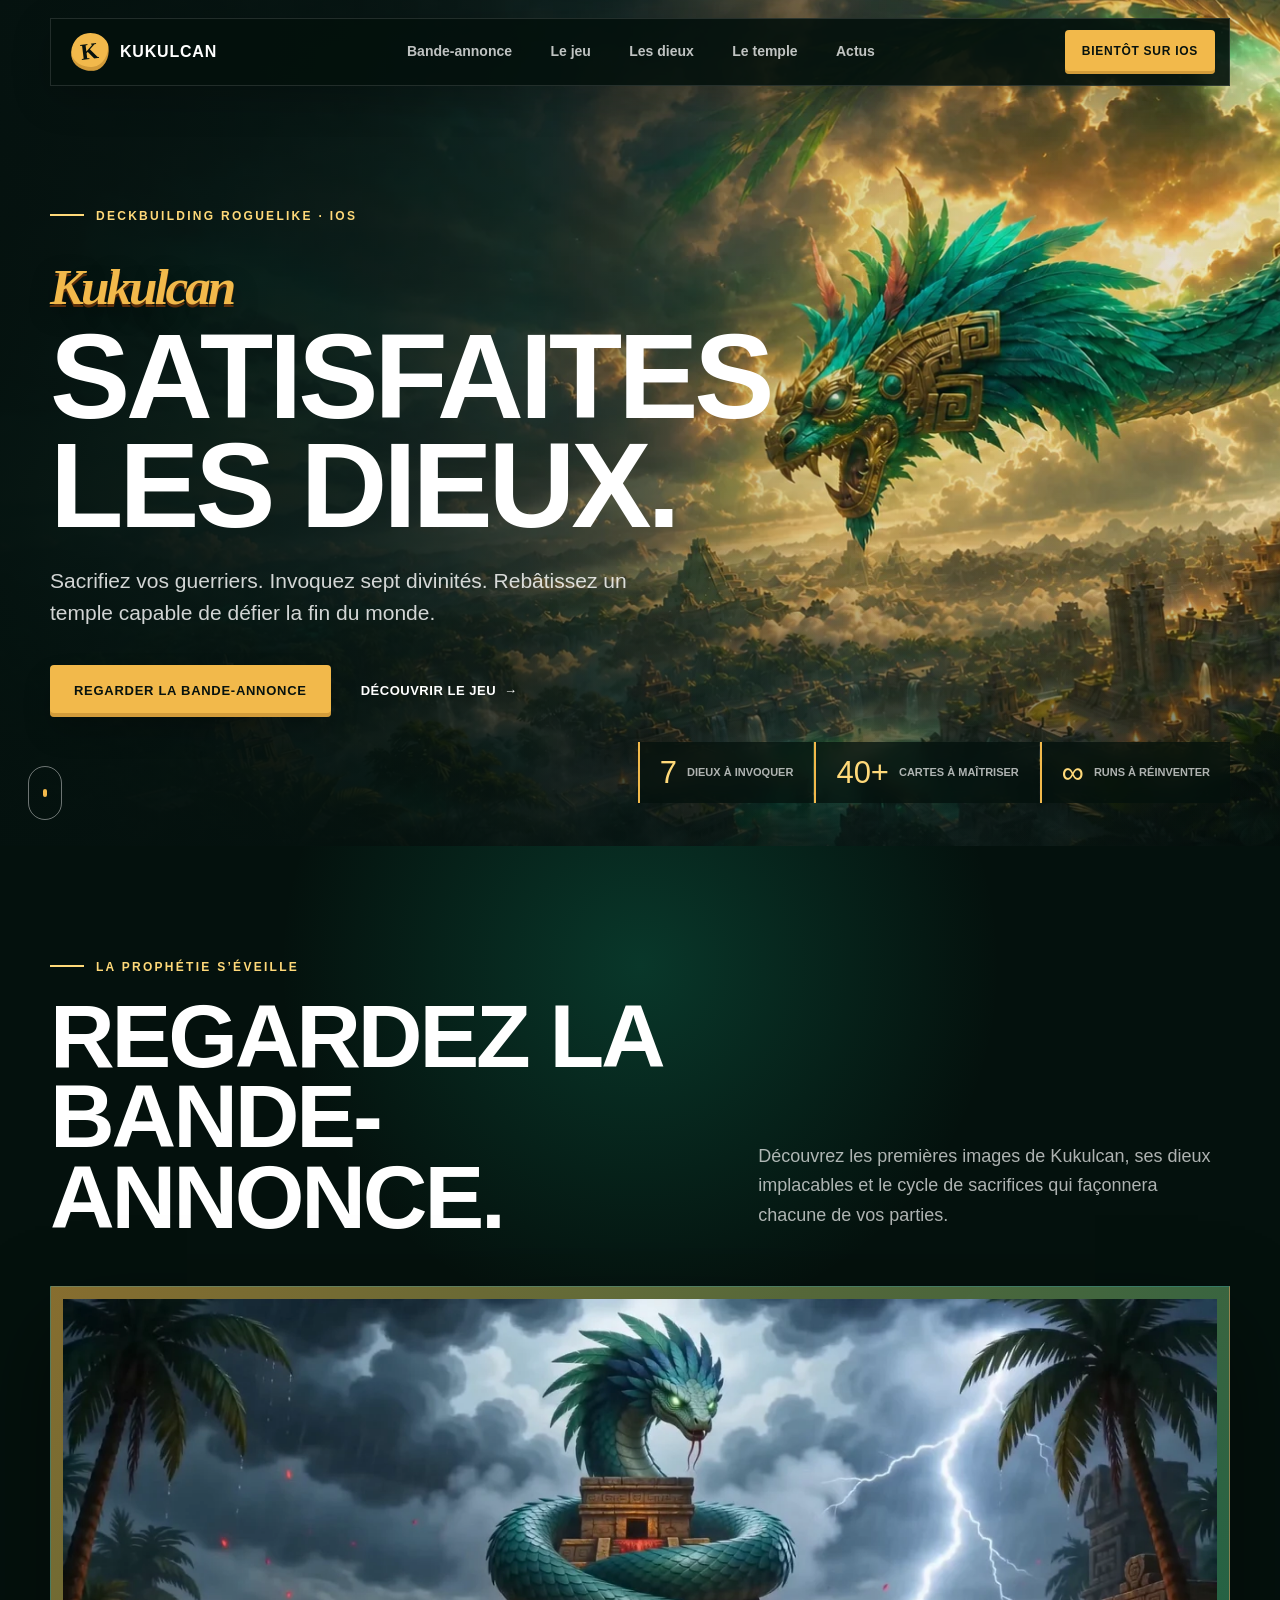
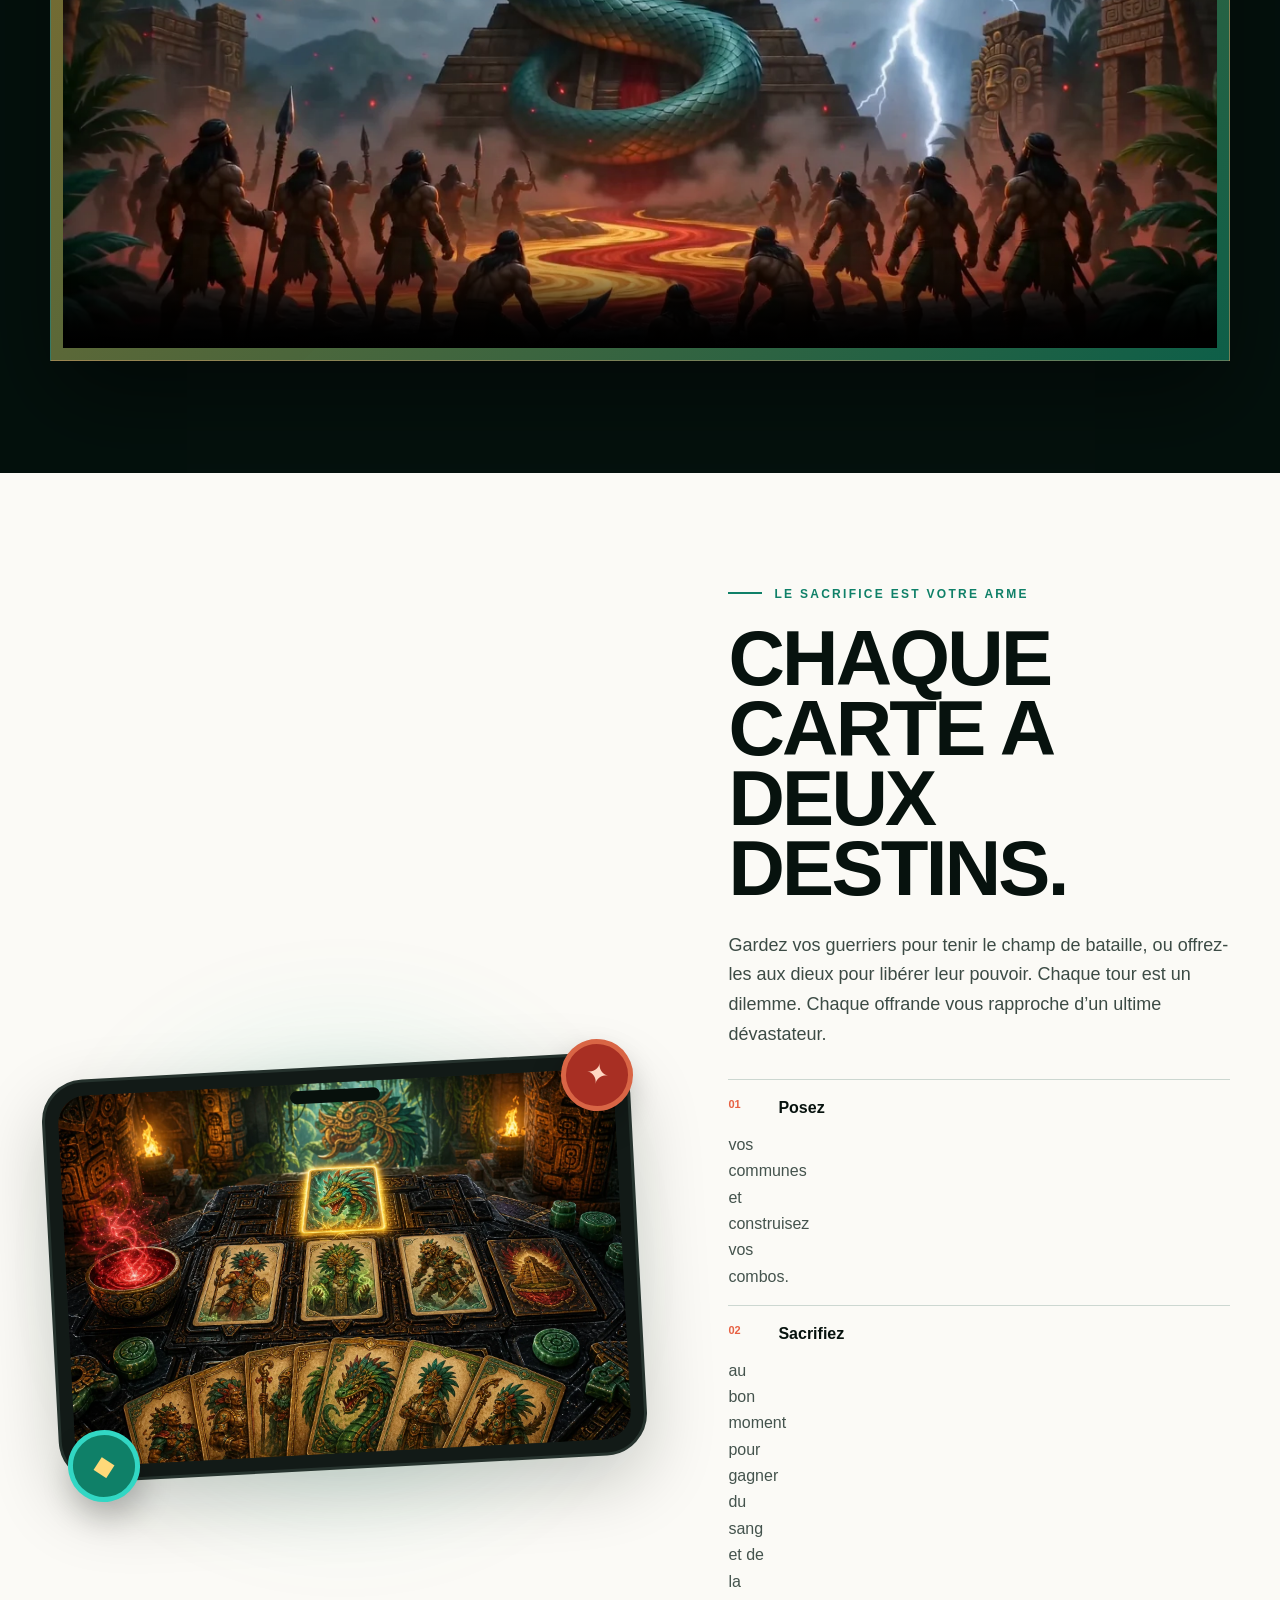
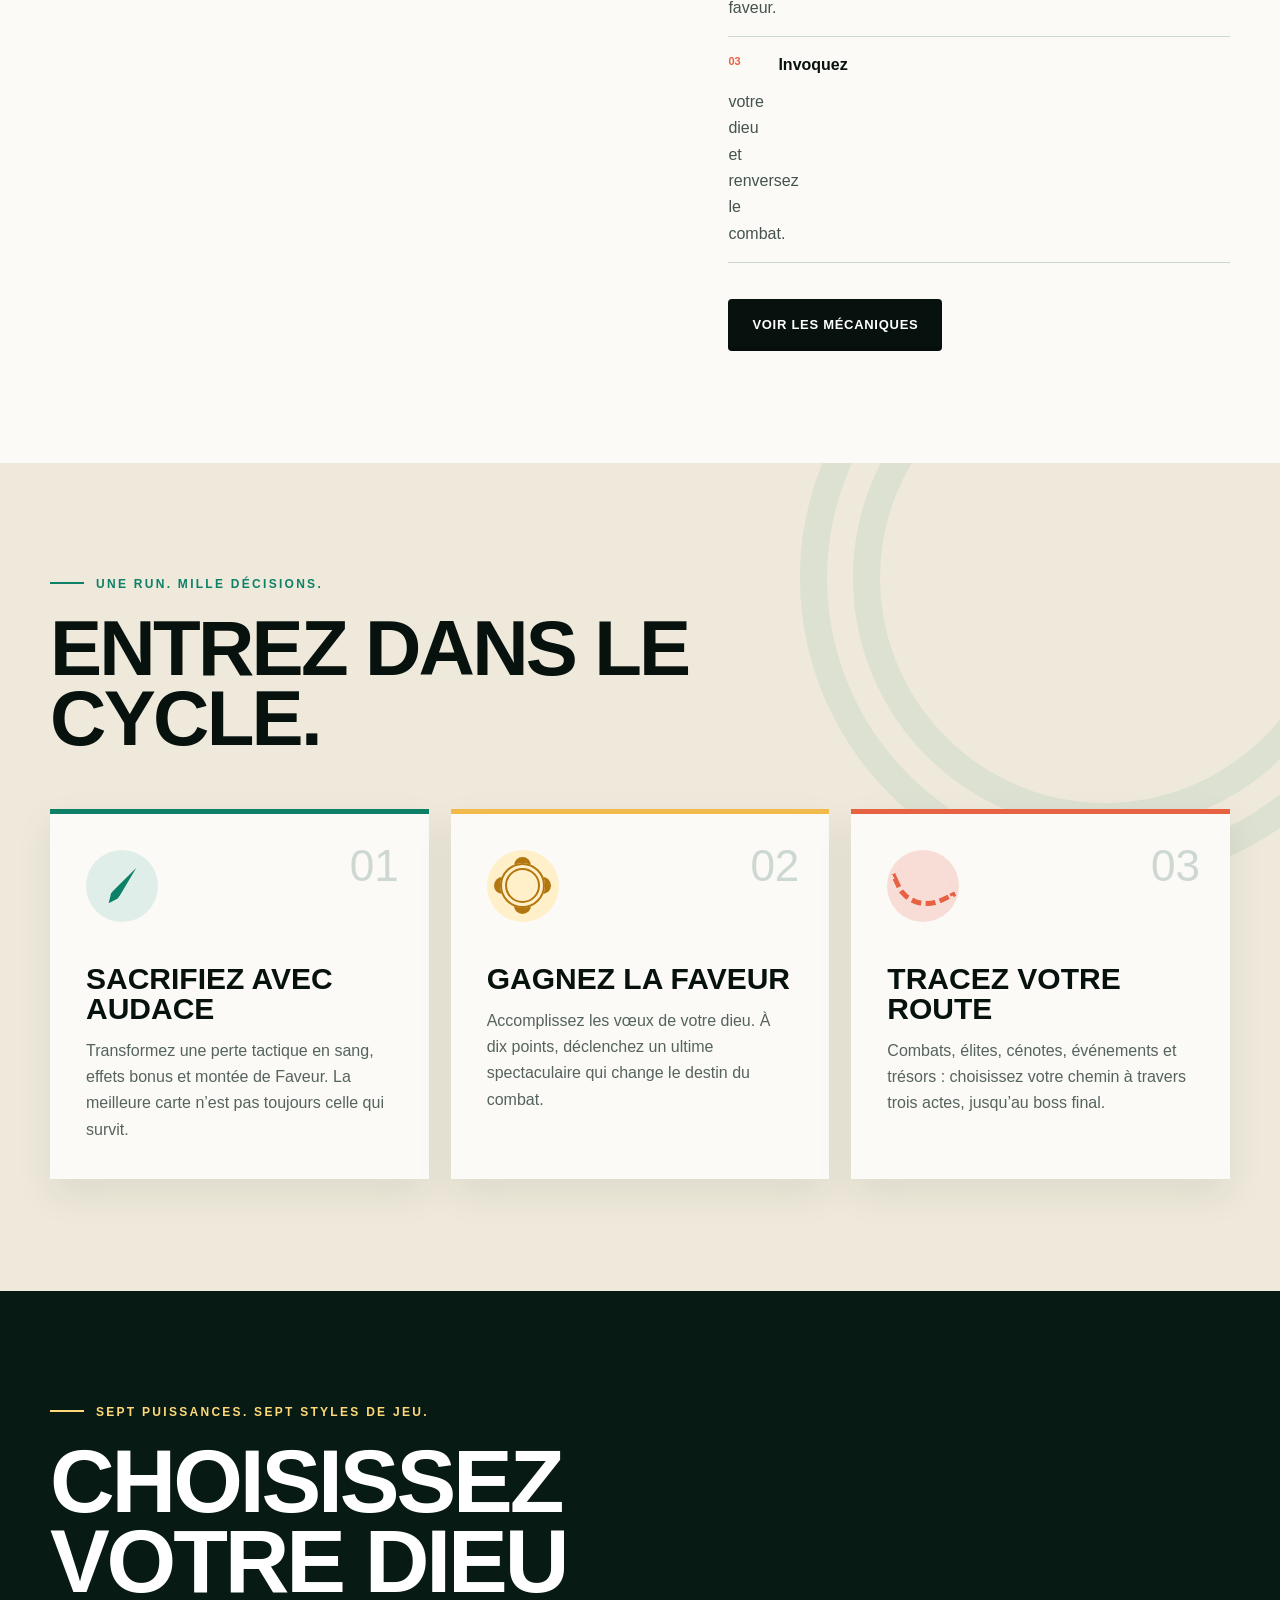
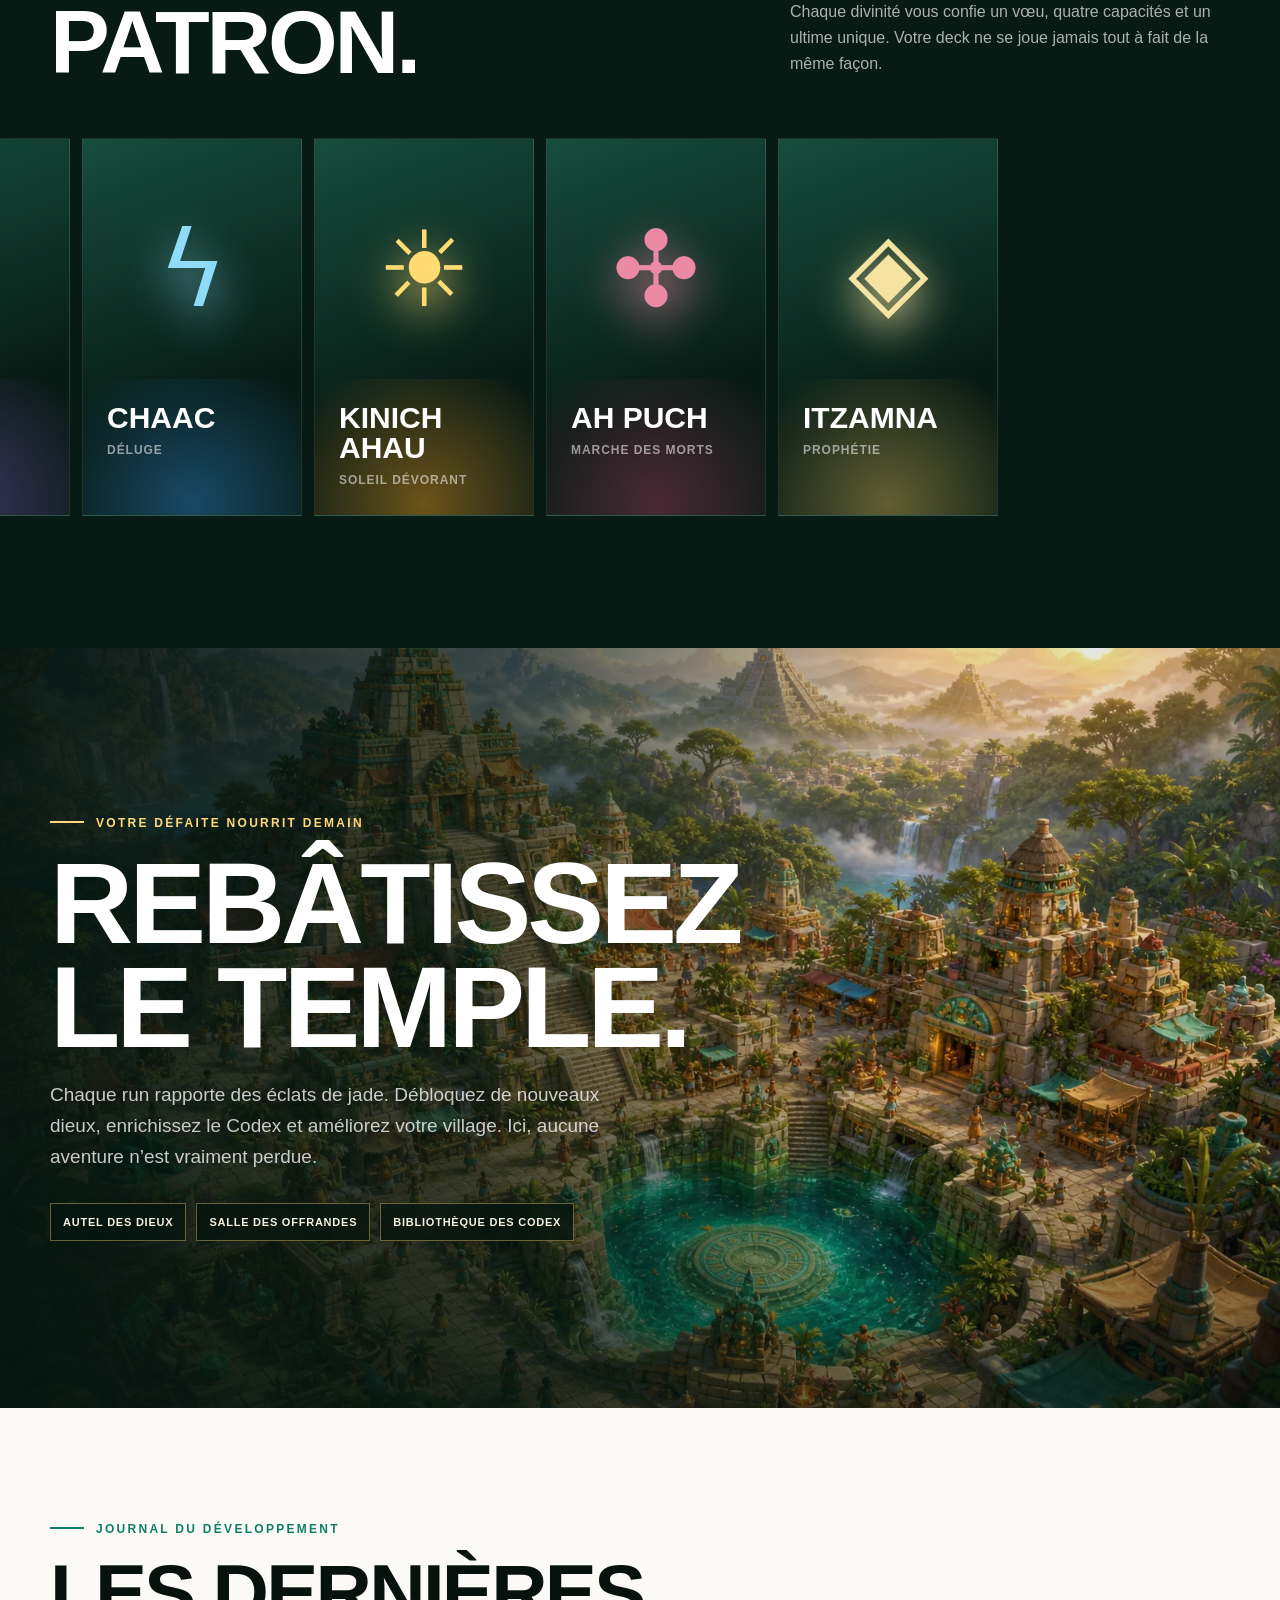
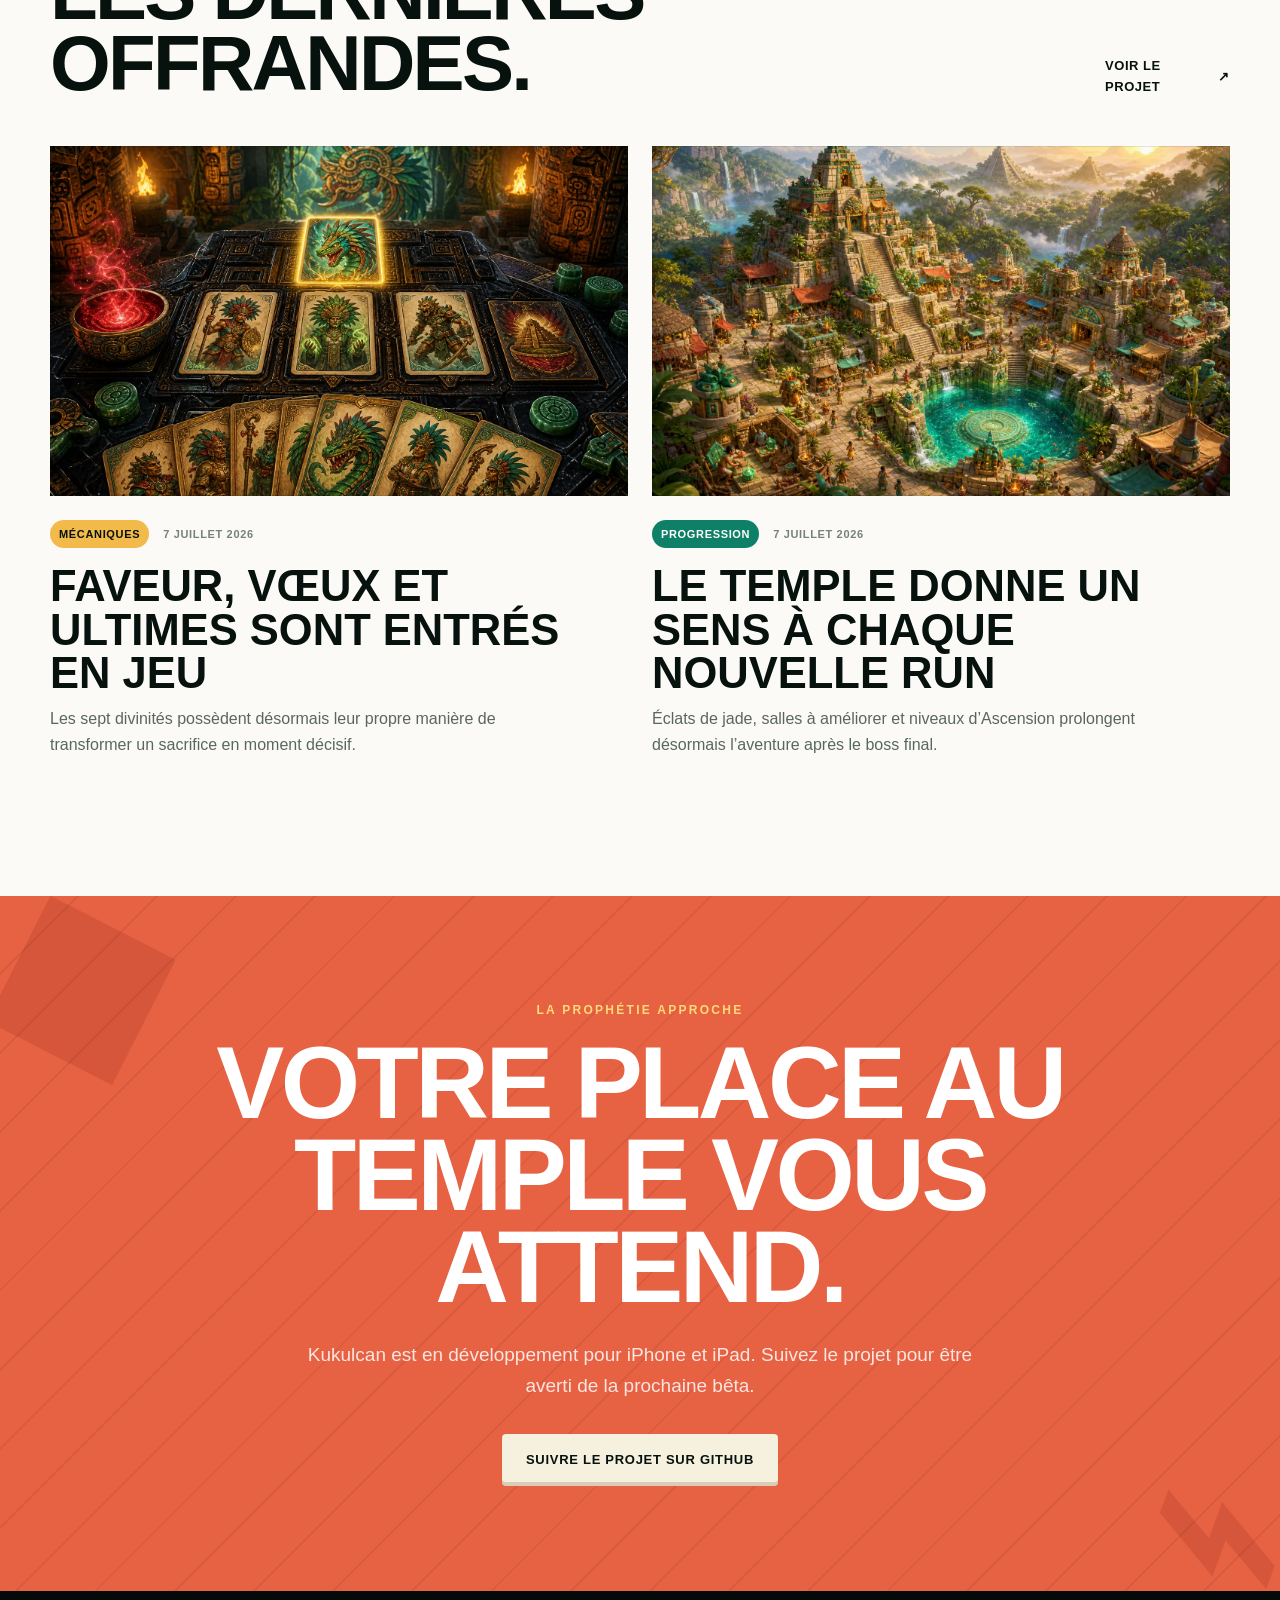
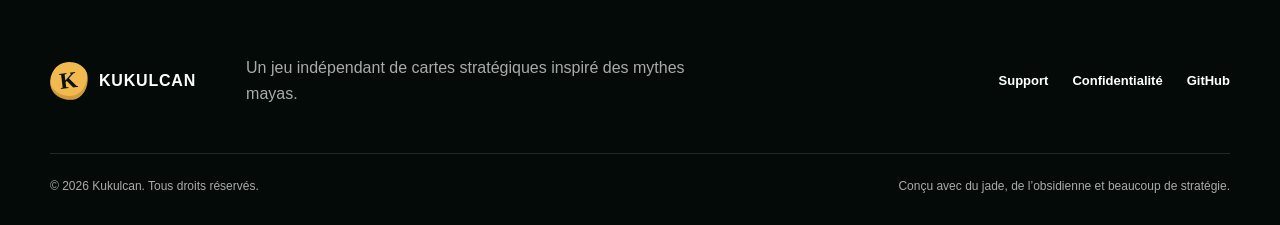
==== commit bb0cfa2e: "Add game trailer to landing page" ====
--- a/website/index.html
+++ b/website/index.html
@@ -30,6 +30,7 @@
     </button>
 
     <nav class="main-nav" id="main-nav" aria-label="Navigation principale" data-nav>
+      <a href="#bande-annonce">Bande-annonce</a>
       <a href="#jeu">Le jeu</a>
       <a href="#dieux">Les dieux</a>
       <a href="#temple">Le temple</a>
@@ -49,8 +50,8 @@
         <h1 id="hero-title">Satisfaites<br>les dieux.</h1>
         <p class="hero-lede">Sacrifiez vos guerriers. Invoquez sept divinités. Rebâtissez un temple capable de défier la fin du monde.</p>
         <div class="hero-actions">
-          <a class="button button-gold" href="#jeu">Découvrir le jeu</a>
-          <a class="text-link light-link" href="#beta">Suivre l’aventure <span aria-hidden="true">→</span></a>
+          <a class="button button-gold" href="#bande-annonce">Regarder la bande-annonce</a>
+          <a class="text-link light-link" href="#jeu">Découvrir le jeu <span aria-hidden="true">→</span></a>
         </div>
       </div>
       <dl class="hero-stats wrap" aria-label="Le jeu en chiffres">
@@ -59,6 +60,25 @@
         <div><dt>∞</dt><dd>Runs à réinventer</dd></div>
       </dl>
       <a class="scroll-cue" href="#jeu" aria-label="Faire défiler vers le jeu"><span></span></a>
+    </section>
+
+    <section class="trailer section" id="bande-annonce" aria-labelledby="trailer-title">
+      <div class="wrap">
+        <div class="trailer-heading reveal">
+          <div>
+            <p class="eyebrow light">La prophétie s’éveille</p>
+            <h2 id="trailer-title">Regardez la bande-annonce.</h2>
+          </div>
+          <p>Découvrez les premières images de Kukulcan, ses dieux implacables et le cycle de sacrifices qui façonnera chacune de vos parties.</p>
+        </div>
+
+        <div class="trailer-stage reveal">
+          <video class="trailer-player" controls preload="metadata" playsinline poster="assets/kukulcan-trailer-poster.webp" aria-label="Bande-annonce de Kukulcan, version anglaise">
+            <source src="assets/kukulcan-trailer-en.mp4" type="video/mp4">
+            Votre navigateur ne prend pas en charge la lecture de cette vidéo.
+          </video>
+        </div>
+      </div>
     </section>
 
     <section class="intro section" id="jeu" aria-labelledby="intro-title">
--- a/website/styles.css
+++ b/website/styles.css
@@ -134,6 +134,20 @@
 .scroll-cue span { width: 4px; height: 8px; background: var(--gold); border-radius: 4px; animation: scroll 1.8s infinite; }
 @keyframes scroll { 0%,100% { transform: translateY(-8px); opacity: .35; } 50% { transform: translateY(8px); opacity: 1; } }
 
+.trailer { position: relative; color: var(--white); background: #04110d; overflow: hidden; }
+.trailer::before {
+  content: ""; position: absolute; top: -260px; left: 50%; width: 760px; aspect-ratio: 1;
+  background: radial-gradient(circle, rgb(26 191 145 / 22%), transparent 67%); transform: translateX(-50%);
+}
+.trailer-heading { position: relative; display: grid; grid-template-columns: 1.15fr .85fr; align-items: end; gap: 70px; margin-bottom: 48px; }
+.trailer-heading h2 { max-width: 780px; font-size: clamp(54px, 7vw, 92px); }
+.trailer-heading > p { max-width: 470px; margin: 0 0 7px; color: rgb(255 255 255 / 68%); font-size: 18px; }
+.trailer-stage {
+  position: relative; padding: 12px; background: linear-gradient(135deg, rgb(242 185 75 / 55%), rgb(26 191 145 / 45%));
+  border: 1px solid rgb(255 255 255 / 16%); box-shadow: 0 38px 90px rgb(0 0 0 / 46%);
+}
+.trailer-player { display: block; width: 100%; aspect-ratio: 16 / 9; background: #000; object-fit: contain; }
+
 .intro { background: var(--paper); }
 .split { display: grid; grid-template-columns: minmax(0, 1.08fr) minmax(0, .92fr); align-items: center; gap: clamp(55px, 7vw, 100px); }
 .device-stage { position: relative; min-height: 520px; display: grid; place-items: center; }
@@ -267,6 +281,7 @@
   .menu-toggle[aria-expanded="true"] span:nth-child(3) { opacity: 0; }
   .menu-toggle[aria-expanded="true"] span:nth-child(4) { transform: translateY(-7px) rotate(-45deg); }
   .split { grid-template-columns: 1fr; }
+  .trailer-heading { grid-template-columns: 1fr; gap: 24px; }
   .section-copy { max-width: 720px; }
   .device-stage { min-height: 410px; }
   .pillar-grid { grid-template-columns: 1fr; }
@@ -296,6 +311,10 @@
   .hero-stats div { display: block; min-width: 0; padding: 11px 10px; text-align: center; border-left-width: 0; border-top: 2px solid var(--gold); }
   .hero-stats dd { margin-top: 4px; font-size: 9px; }
   .scroll-cue { display: none; }
+  .trailer-heading { margin-bottom: 30px; }
+  .trailer-heading h2 { font-size: 49px; }
+  .trailer-heading > p { font-size: 16px; }
+  .trailer-stage { margin-inline: -8px; padding: 5px; }
   .device-stage { min-height: 300px; }
   .device-frame { border-radius: 25px; padding: 8px; }
   .device-frame img { border-radius: 16px; }
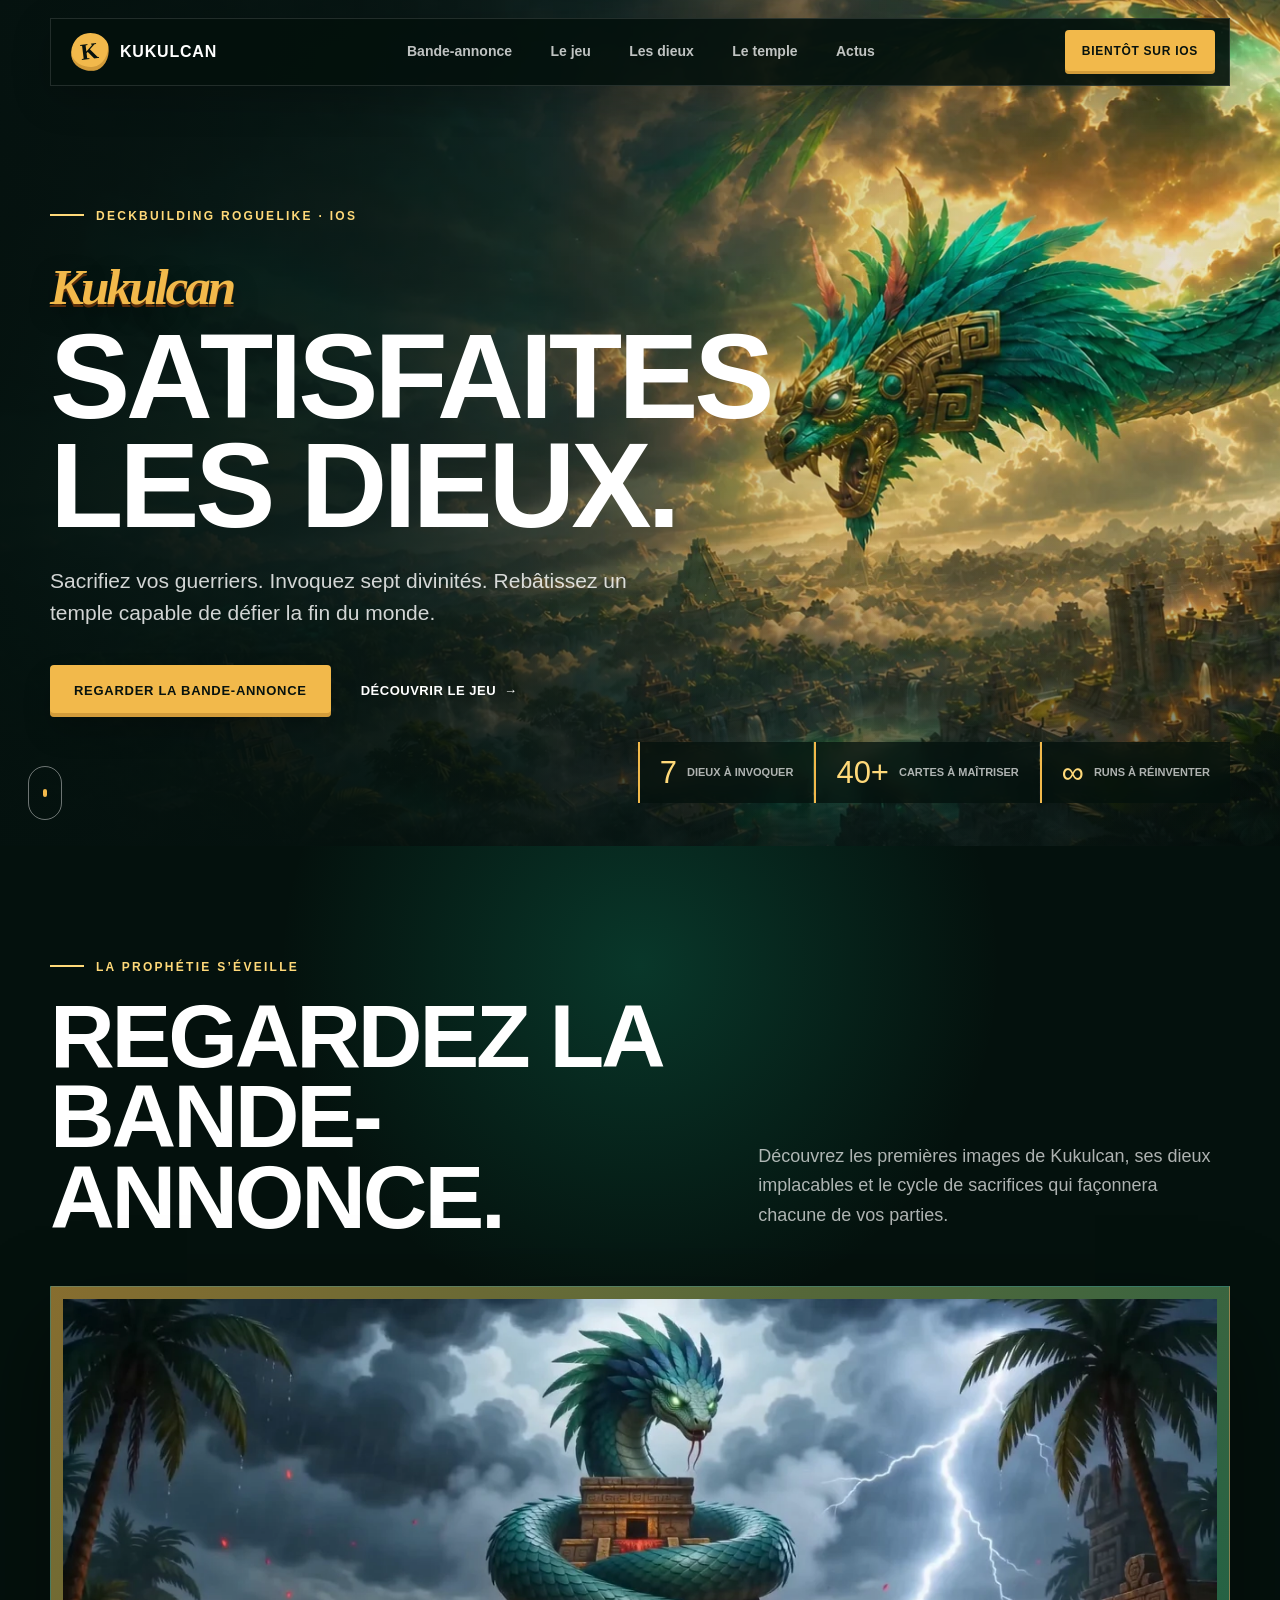
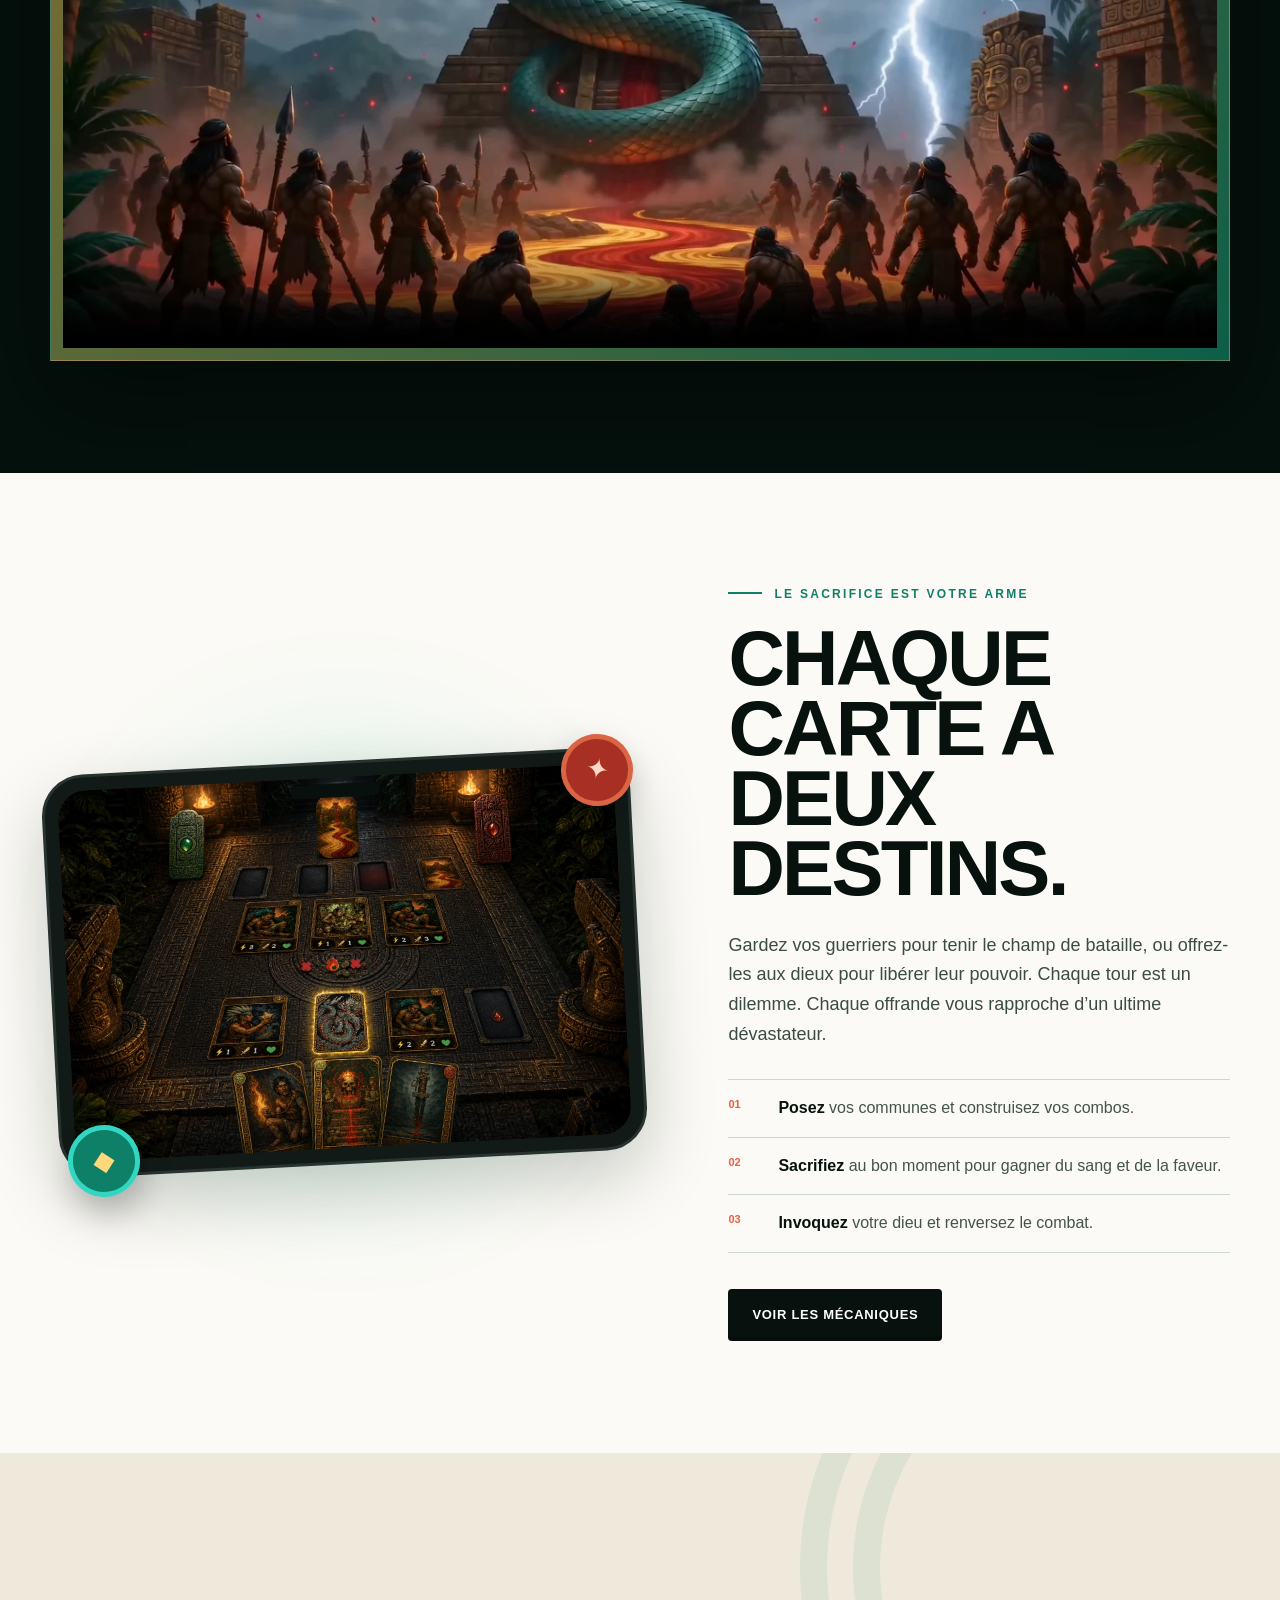
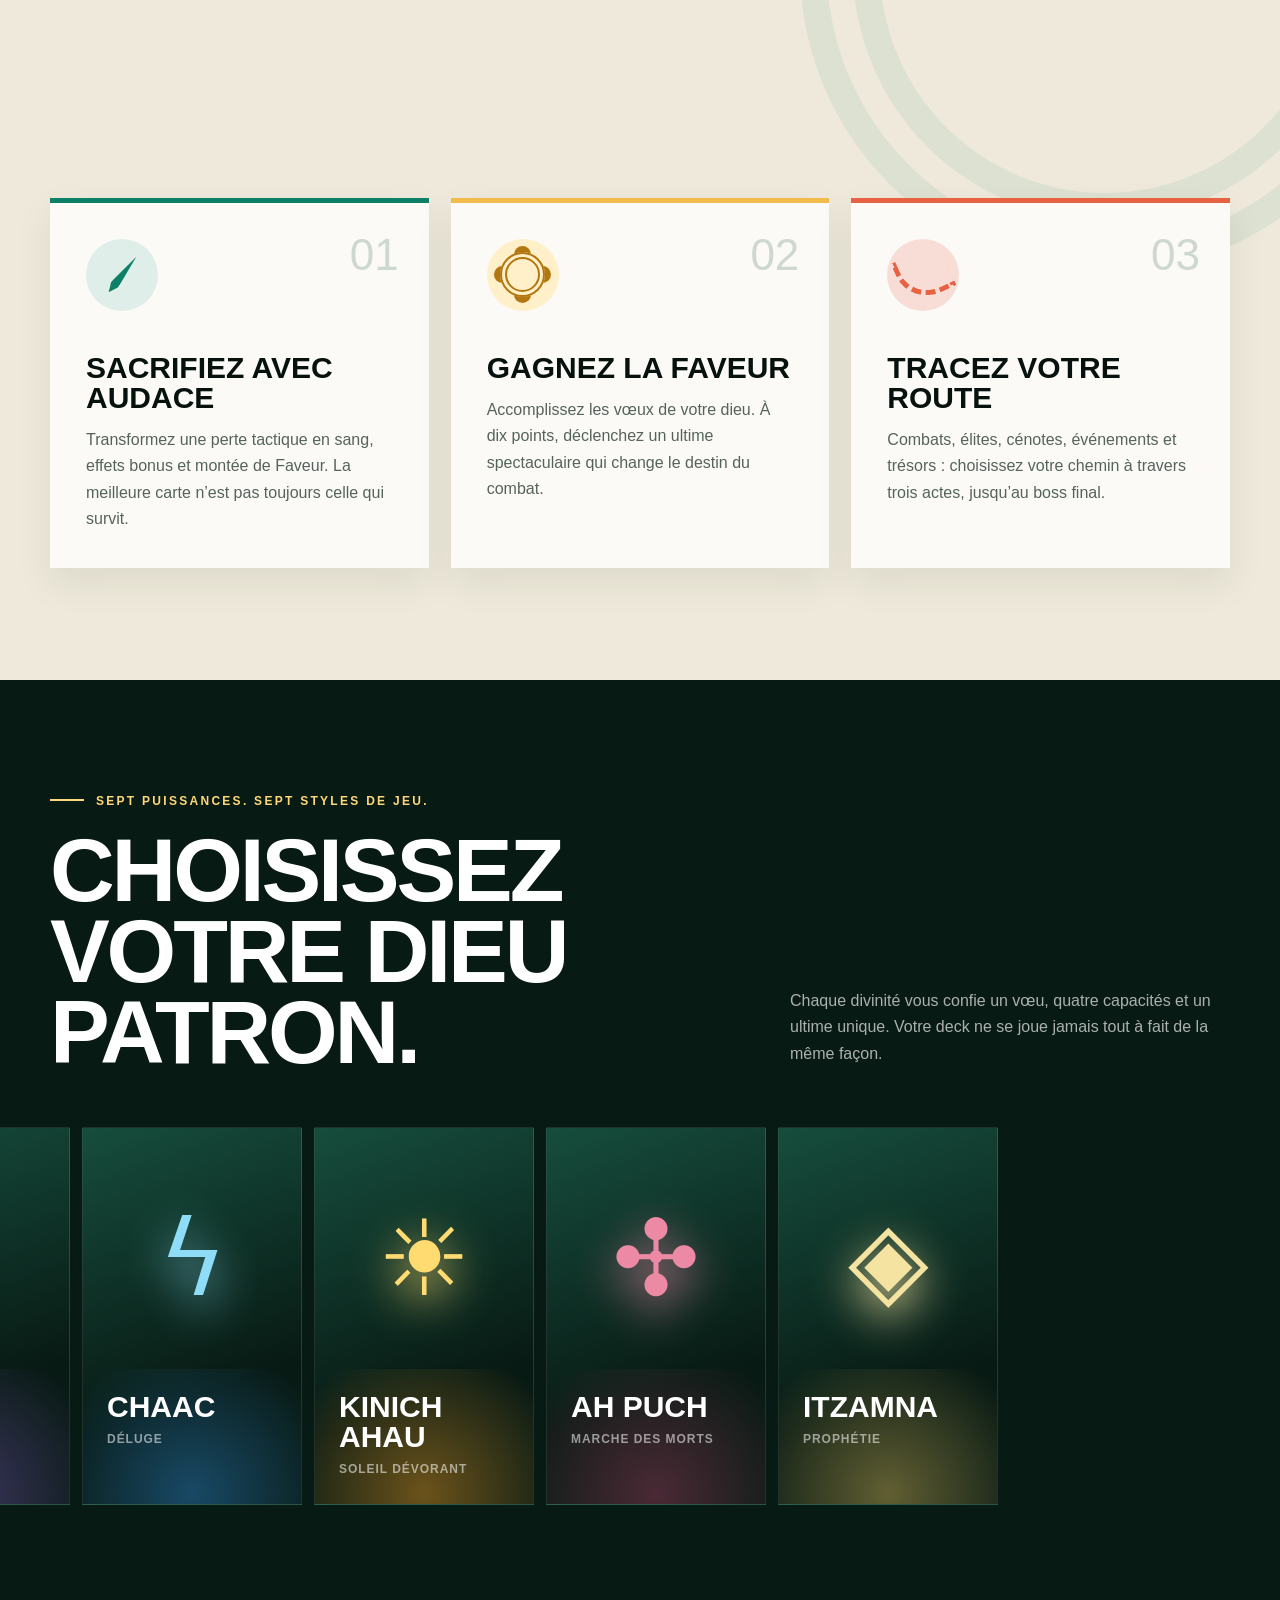
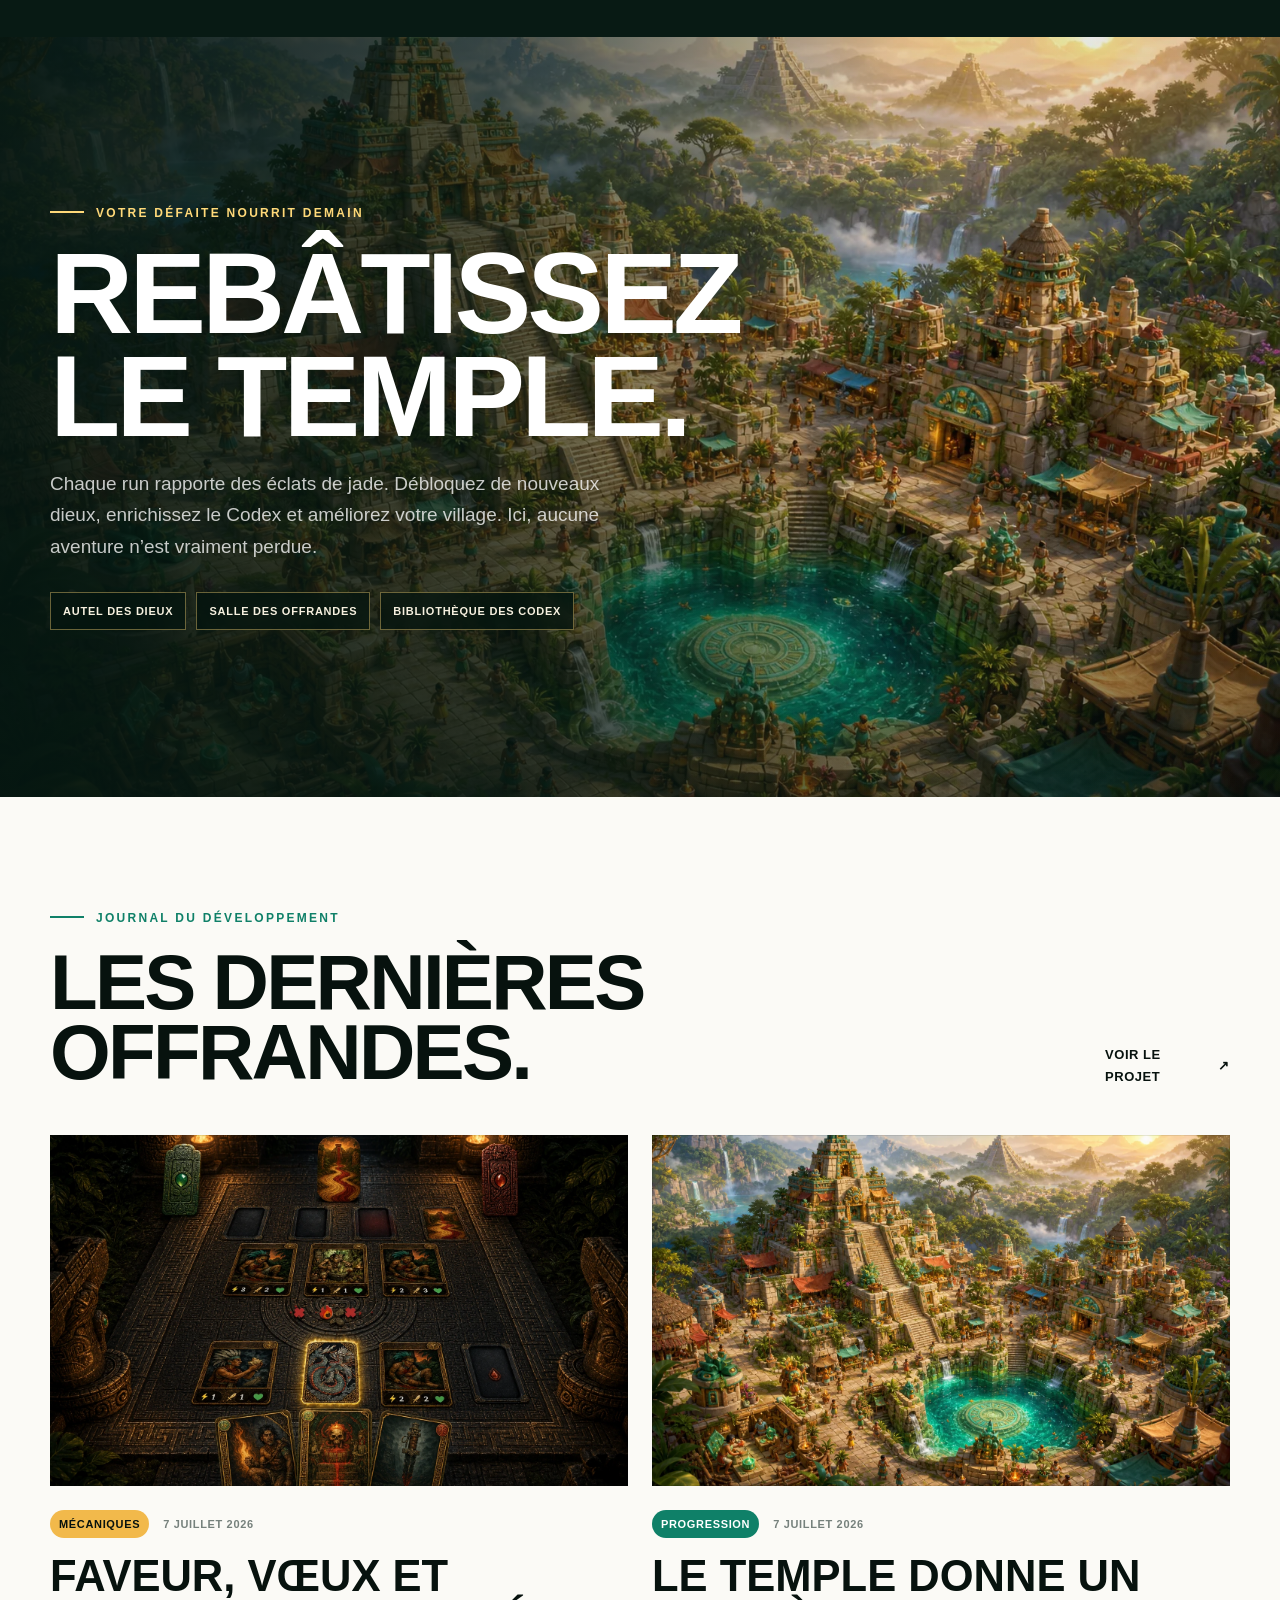
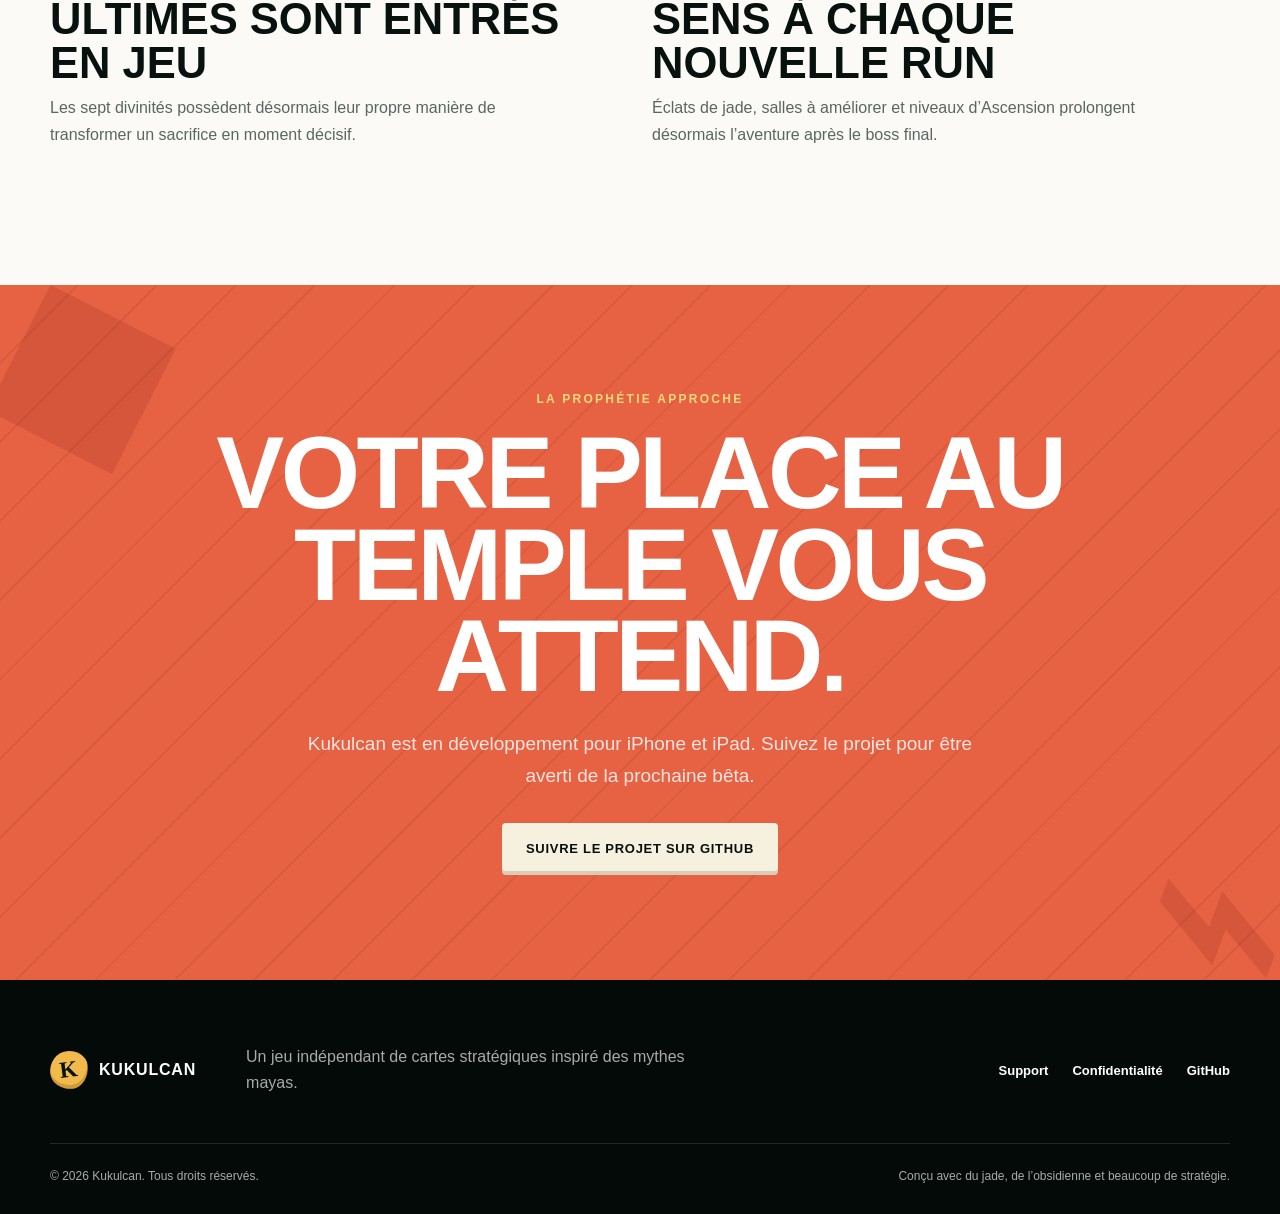
==== commit 4124ff70: "Improve gameplay showcase" ====
--- a/website/index.html
+++ b/website/index.html
@@ -97,9 +97,9 @@
           <h2 id="intro-title">Chaque carte a deux destins.</h2>
           <p class="lede">Gardez vos guerriers pour tenir le champ de bataille, ou offrez-les aux dieux pour libérer leur pouvoir. Chaque tour est un dilemme. Chaque offrande vous rapproche d’un ultime dévastateur.</p>
           <ul class="feature-list">
-            <li><span aria-hidden="true">01</span><strong>Posez</strong> vos communes et construisez vos combos.</li>
-            <li><span aria-hidden="true">02</span><strong>Sacrifiez</strong> au bon moment pour gagner du sang et de la faveur.</li>
-            <li><span aria-hidden="true">03</span><strong>Invoquez</strong> votre dieu et renversez le combat.</li>
+            <li><span aria-hidden="true">01</span><p><strong>Posez</strong> vos communes et construisez vos combos.</p></li>
+            <li><span aria-hidden="true">02</span><p><strong>Sacrifiez</strong> au bon moment pour gagner du sang et de la faveur.</p></li>
+            <li><span aria-hidden="true">03</span><p><strong>Invoquez</strong> votre dieu et renversez le combat.</p></li>
           </ul>
           <a class="button button-dark" href="#piliers">Voir les mécaniques</a>
         </div>
--- a/website/styles.css
+++ b/website/styles.css
@@ -161,8 +161,9 @@
 .section-copy h2, .section-heading h2, .news-heading h2 { font-size: clamp(52px, 6.1vw, 80px); }
 .section-copy .lede { margin: 27px 0 30px; color: #3c4b45; font-size: 18px; }
 .feature-list { display: grid; gap: 0; margin: 0 0 36px; padding: 0; list-style: none; border-top: 1px solid #ccd7d1; }
-.feature-list li { display: grid; grid-template-columns: 40px auto; gap: 10px; padding: 15px 0; border-bottom: 1px solid #ccd7d1; color: #44534d; }
+.feature-list li { display: grid; grid-template-columns: 40px minmax(0, 1fr); gap: 10px; padding: 15px 0; border-bottom: 1px solid #ccd7d1; color: #44534d; }
 .feature-list li span { color: var(--coral); font-size: 11px; font-weight: 900; }
+.feature-list li p { margin: 0; }
 .feature-list strong { color: var(--ink); }
 
 .pillars { position: relative; background: #eee9da; overflow: hidden; }
